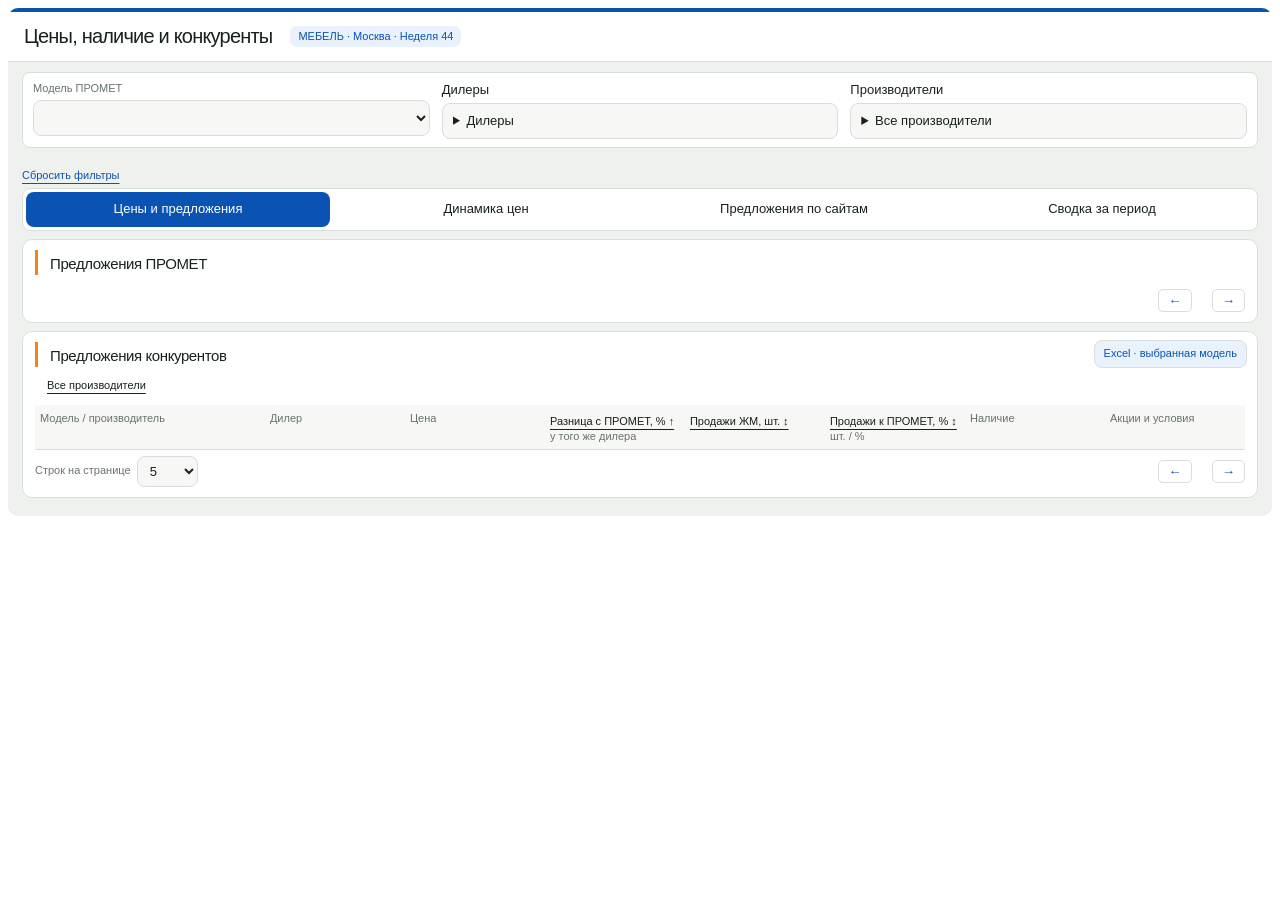
==== src/dashboard.html @ 9cc17e2c "Import existing PROMET dashboard sources and deployment configuration; defer dataset publication" ====
<div id="promet-monitor-v2"><style>
#promet-monitor-v2{--pm-bg:light-dark(#f1f4f7,#151c24);--pm-card:light-dark(#ffffff,#202b37);--pm-ink:light-dark(#203349,#edf3f8);--pm-muted:light-dark(#596b7c,#b3c1cf);--pm-line:light-dark(#dce4eb,#41505f);--pm-mark:light-dark(#3063a0,#84b2ec);--pm-warn:light-dark(#80541a,#f0c582);--pm-soft:light-dark(#edf2f8,#293a4c);background:var(--pm-bg);color:var(--pm-ink);font:14px/1.45 Arial,sans-serif;border-radius:12px;overflow:hidden}
#promet-monitor-v2 *{box-sizing:border-box}#promet-monitor-v2 header{padding:22px 110px 20px 22px;background:var(--pm-card);border-bottom:1px solid var(--pm-line)}#promet-monitor-v2 h2{margin:6px 0;font-size:23px;font-weight:500}#promet-monitor-v2 h3{font-size:16px;font-weight:500;margin:0 0 14px}#promet-monitor-v2 .pm-brand{letter-spacing:2px;font-weight:500}#promet-monitor-v2 .pm-muted{color:var(--pm-muted);font-size:12px}#promet-monitor-v2 main{padding:20px}#promet-monitor-v2 .pm-filters{display:grid;grid-template-columns:repeat(3,minmax(0,1fr));gap:14px;margin-bottom:18px}#promet-monitor-v2 label{display:grid;gap:6px}#promet-monitor-v2 select{width:100%;font:inherit;color:var(--pm-ink);background:var(--pm-card);border:1px solid var(--pm-line);border-radius:7px;padding:11px;min-width:0}#promet-monitor-v2 .pm-metrics{display:grid;grid-template-columns:repeat(3,minmax(0,1fr));gap:12px;margin-bottom:18px}#promet-monitor-v2 .pm-metric{background:var(--pm-card);padding:15px;border-radius:8px}#promet-monitor-v2 .pm-value{font-size:25px;margin:5px 0;font-variant-numeric:tabular-nums}#promet-monitor-v2 .pm-panel{background:var(--pm-card);padding:18px;border-radius:8px;margin-bottom:16px}#promet-monitor-v2 .pm-own{display:flex;gap:12px;flex-wrap:wrap}#promet-monitor-v2 .pm-own-item{padding:10px 14px;background:var(--pm-soft);border-radius:6px;min-width:180px}#promet-monitor-v2 a{color:var(--pm-mark);text-underline-offset:3px}#promet-monitor-v2 .pm-table-wrap{overflow-x:auto}#promet-monitor-v2 table{width:100%;border-collapse:collapse}#promet-monitor-v2 th,#promet-monitor-v2 td{text-align:left;padding:12px 9px;border-bottom:1px solid var(--pm-line);vertical-align:top}#promet-monitor-v2 th{font-size:12px;color:var(--pm-muted);font-weight:500}#promet-monitor-v2 .pm-price{white-space:nowrap;font-variant-numeric:tabular-nums;font-weight:500}#promet-monitor-v2 .pm-bar{height:4px;background:var(--pm-mark);margin-top:7px;opacity:.65;border-radius:2px}#promet-monitor-v2 .pm-warn{color:var(--pm-warn)}#promet-monitor-v2 details{margin-top:5px}#promet-monitor-v2 summary{color:var(--pm-mark)}#promet-monitor-v2 .pm-detail{max-width:420px;padding-top:8px;font-size:12px}#promet-monitor-v2 .pm-empty{padding:24px 0;color:var(--pm-muted)}#promet-monitor-v2 .pm-caption{margin:0 0 13px;color:var(--pm-muted);font-size:12px}#promet-monitor-v2 footer{color:var(--pm-muted);font-size:12px}#promet-monitor-v2 .pm-result{margin-bottom:12px;color:var(--pm-muted)}@media(max-width:620px){#promet-monitor-v2 .pm-filters{grid-template-columns:1fr}#promet-monitor-v2 main{padding:12px}#promet-monitor-v2 .pm-metrics{gap:6px}#promet-monitor-v2 .pm-metric{padding:10px}#promet-monitor-v2 header{padding-left:14px}#promet-monitor-v2 .pm-panel{padding:12px}#promet-monitor-v2 table{min-width:650px}}
#promet-monitor-v2 .pm-own-history{display:grid;grid-template-columns:minmax(0,1fr);gap:0;align-items:start}
#promet-monitor-v2 .pm-own-history>.pm-panel{min-width:0}
#promet-monitor-v2 .pm-history-plot{width:100%;display:block;overflow:visible}
#promet-monitor-v2 .pm-history-plot text{fill:var(--pm-muted);font:12px Arial,sans-serif}
#promet-monitor-v2 .pm-history-plot .pm-point-label{fill:var(--pm-ink);font-size:14px}
#promet-monitor-v2 .pm-history-site{margin:12px 0 4px;color:var(--pm-ink)}
#promet-monitor-v2 .pm-history-values{overflow-wrap:anywhere;margin-bottom:14px}
#promet-monitor-v2 .pm-own-item{min-width:0;flex:1 1 200px;overflow-wrap:anywhere}
#promet-monitor-v2 .pm-comparison-note{margin:0 0 12px;color:var(--pm-muted);font-size:12px}
#promet-monitor-v2 [hidden]{display:none!important}
#promet-monitor-v2 .pm-tabs{display:flex;gap:8px;flex-wrap:wrap;margin:0 0 18px}
#promet-monitor-v2 .pm-tabs button{font:inherit;padding:12px 16px;border:0;border-radius:6px;background:var(--pm-card);color:var(--pm-ink)}
#promet-monitor-v2 .pm-tabs button[aria-selected="true"]{background:var(--pm-ink);color:var(--pm-card)}
#promet-monitor-v2 .pm-history-plot .pm-point-label{font-size:14px;font-weight:400;fill:var(--pm-ink)}
@media(max-width:760px){#promet-monitor-v2 .pm-own-history{grid-template-columns:minmax(0,1fr);gap:0}}
#promet-monitor-v2 .pm-sort-button{font:inherit;font-weight:500;color:var(--pm-ink);background:transparent;border:0;padding:8px 0;text-align:left;text-decoration:underline;text-underline-offset:4px}
#promet-monitor-v2 .pm-cheaper-filter{display:flex;align-items:center;gap:10px;min-height:44px;margin-bottom:10px;font-weight:500}
#promet-monitor-v2 .pm-cheaper-filter input{width:18px;height:18px;accent-color:var(--pm-mark)}
#promet-monitor-v2 .pm-caption,#promet-monitor-v2 .pm-comparison-note,#promet-monitor-v2 #pm-history-status{display:none!important}
#promet-monitor-v2 .pm-own-sales{margin:12px 0;font-size:12px;color:var(--pm-muted)}
#promet-monitor-v2 .pm-own-sales .pm-price{font-size:20px;color:var(--pm-ink);margin-top:3px}
#promet-monitor-v2 .pm-chart-model{max-width:360px;margin-bottom:20px}
#promet-monitor-v2 .pm-export{font:inherit;color:var(--pm-mark);background:var(--pm-blue-soft);border:1px solid var(--pm-line);border-radius:8px;padding:10px 14px;margin-bottom:16px}
#promet-monitor-v2 .pm-export:disabled{opacity:.5}
</style>
<style>
#promet-monitor-v2{--pm-bg:light-dark(#f7f7f7,#171717);--pm-card:light-dark(#ffffff,#242424);--pm-ink:light-dark(#242424,#f2f2f2);--pm-muted:light-dark(#626262,#b9b9b9);--pm-soft:light-dark(#f0efed,#30302e);--pm-line:light-dark(#e5e3e0,#42413e);--pm-red:light-dark(#b42332,#ff929b);--pm-green:light-dark(#08733f,#72d8a3);font-family:'Segoe UI',Arial,sans-serif;border-radius:20px}
#promet-monitor-v2 header{padding-top:18px;padding-bottom:18px}
#promet-monitor-v2 .pm-brand{letter-spacing:1px;font-size:12px}
#promet-monitor-v2 h2{font-size:28px;letter-spacing:-.6px}
#promet-monitor-v2 h3{font-size:19px;letter-spacing:-.25px}
#promet-monitor-v2 .pm-panel{border-radius:20px;border:1px solid var(--pm-line);padding:22px}
#promet-monitor-v2 .pm-metric{border-radius:14px;background:var(--pm-soft);padding:14px 18px}
#promet-monitor-v2 .pm-value{font-size:28px;letter-spacing:-.5px}
#promet-monitor-v2 .pm-own-item{background:var(--pm-card);border:1px solid var(--pm-line);border-radius:18px;padding:16px}
#promet-monitor-v2 .pm-own-item>.pm-price{font-size:24px;margin:8px 0 4px}
#promet-monitor-v2 select{border-radius:12px;background:var(--pm-card)}
#promet-monitor-v2 .pm-tabs button{border-radius:14px;border:1px solid var(--pm-line)}
#promet-monitor-v2 td{font-size:13px;padding:14px 10px}
#promet-monitor-v2 th{background:var(--pm-soft)}
#promet-monitor-v2 .pm-delta-cell{min-width:175px;font-variant-numeric:tabular-nums}
#promet-monitor-v2 .pm-delta-entry+.pm-delta-entry{margin-top:12px}
#promet-monitor-v2 .pm-delta-lower{color:var(--pm-red);fill:var(--pm-red);font-weight:500}
#promet-monitor-v2 .pm-delta-higher{color:var(--pm-green);fill:var(--pm-green);font-weight:500}
#promet-monitor-v2 .pm-delta-equal,#promet-monitor-v2 .pm-delta-neutral{color:var(--pm-muted);fill:var(--pm-muted)}
#promet-monitor-v2 .pm-delta-legend{display:flex;flex-wrap:wrap;gap:8px 20px;font-size:12px;margin-bottom:16px}
@media(max-width:620px){#promet-monitor-v2 .pm-panel{padding:12px}#promet-monitor-v2 h2{font-size:24px}}
</style>
<style>
#promet-monitor-v2{--pm-bg:light-dark(#eef1ed,#151c1a);--pm-card:light-dark(#ffffff,#202a26);--pm-soft:light-dark(#f7f8f5,#28332e);--pm-ink:light-dark(#17211e,#edf4ef);--pm-muted:light-dark(#68736f,#b4c4bb);--pm-line:light-dark(#d8ded9,#405148);--pm-mark:light-dark(#0b53b3,#83b8ff);--pm-warn:light-dark(#a84b00,#ffb46d);--pm-blue-soft:light-dark(#e8f1fc,#223a55);--pm-orange:light-dark(#f58214,#ffad61);font-family:Inter,ui-sans-serif,'Segoe UI',sans-serif;font-variant-numeric:tabular-nums;border-radius:16px}
#promet-monitor-v2 header{background:var(--pm-card);border-top:4px solid var(--pm-mark);padding:20px 110px 20px 24px;position:relative}
#promet-monitor-v2 .pm-brand{color:var(--pm-mark);font-size:12px;letter-spacing:1.5px}
#promet-monitor-v2 h2{font-size:27px;letter-spacing:-.8px;margin:6px 0 8px}
#promet-monitor-v2 header .pm-muted{display:inline-block;background:var(--pm-blue-soft);color:var(--pm-mark);padding:5px 10px;border-radius:7px}
#promet-monitor-v2 main{padding:20px 24px}
#promet-monitor-v2 .pm-filters{padding:16px;background:var(--pm-card);border:1px solid var(--pm-line);border-radius:16px;gap:16px;margin-bottom:8px}
#promet-monitor-v2 .pm-filters label,#promet-monitor-v2 .pm-chart-model{font-size:12px;color:var(--pm-muted)}
#promet-monitor-v2 select{background:var(--pm-soft);border-radius:8px;padding:11px;font-size:14px;color:var(--pm-ink)}
#promet-monitor-v2 #pm-reset-filters{color:var(--pm-mark);font-size:12px;margin-bottom:12px}
#promet-monitor-v2 .pm-tabs{gap:4px;padding:5px;background:var(--pm-card);border:1px solid var(--pm-line);border-radius:12px;margin-bottom:20px}
#promet-monitor-v2 .pm-tabs button{flex:1 1 160px;border:0;border-radius:8px;background:transparent;padding:12px 10px}
#promet-monitor-v2 .pm-tabs button[aria-selected=true]{background:var(--pm-mark);color:var(--pm-card)}
#promet-monitor-v2 .pm-panel{border-radius:16px;padding:20px;border:1px solid var(--pm-line)}
#promet-monitor-v2 h3{font-size:18px;letter-spacing:-.4px;padding-left:12px;border-left:3px solid var(--pm-orange)}
#promet-monitor-v2 .pm-own-item{background:var(--pm-soft);border-radius:12px;border:0;padding:16px}
#promet-monitor-v2 .pm-own-item>.pm-price{color:var(--pm-mark);font-size:28px}
#promet-monitor-v2 th{background:var(--pm-soft);font-weight:500;padding:12px 10px}
#promet-monitor-v2 td{padding:16px 10px}
#promet-monitor-v2 tbody tr:hover{background:var(--pm-soft)}
#promet-monitor-v2 .pm-history-site{font-size:16px;margin:24px 0 12px;font-weight:500}
#promet-monitor-v2 .pm-quote{display:flex;align-items:baseline;flex-wrap:wrap;gap:8px 16px;margin:0 0 16px;padding:14px 18px;border-left:3px solid var(--pm-mark);background:var(--pm-blue-soft);border-radius:10px}
#promet-monitor-v2 .pm-quote strong{font-size:28px;font-weight:500;letter-spacing:-.7px}
#promet-monitor-v2 .pm-chart-key{display:flex;flex-wrap:wrap;gap:16px;margin:12px 0;color:var(--pm-muted);font-size:12px}
#promet-monitor-v2 .pm-history-plot{background:var(--pm-soft);border-radius:16px;margin-bottom:22px}
#promet-monitor-v2 .pm-cheaper-filter{display:inline-flex;margin-right:20px;font-size:13px}
#promet-monitor-v2 .pm-chart-model{max-width:360px;margin-top:12px}
@media(max-width:620px){#promet-monitor-v2 main{padding:12px}#promet-monitor-v2 .pm-panel{padding:12px}#promet-monitor-v2 h2{font-size:23px}#promet-monitor-v2 .pm-filters{padding:12px}#promet-monitor-v2 .pm-tabs button{flex-basis:120px}#promet-monitor-v2 .pm-quote strong{font-size:24px}}

</style>
<style>
#promet-monitor-v2{border-radius:10px;font-size:13px}
#promet-monitor-v2 header{padding:10px 110px 10px 16px;display:flex;gap:18px;align-items:center;flex-wrap:wrap}
#promet-monitor-v2 .pm-brand{display:none}
#promet-monitor-v2 h2{font-size:20px;margin:0}
#promet-monitor-v2 header .pm-muted{font-size:11px;padding:3px 8px}
#promet-monitor-v2 main{padding:10px 14px}
#promet-monitor-v2 .pm-filters{padding:8px 10px;margin:0;gap:12px;border-radius:8px}
#promet-monitor-v2 .pm-filters label{gap:3px;font-size:11px}
#promet-monitor-v2 select{padding:6px 8px;font-size:13px}
#promet-monitor-v2 #pm-result,#promet-monitor-v2 .pm-delta-legend,#promet-monitor-v2 .pm-chart-model{display:none!important}
#promet-monitor-v2 #pm-reset-filters{margin:0;padding:4px 0;font-size:11px}
#promet-monitor-v2 .pm-tabs{padding:3px;margin:0 0 8px;border-radius:8px}
#promet-monitor-v2 .pm-tabs button{padding:8px;flex-basis:120px;font-size:13px}
#promet-monitor-v2 .pm-panel{padding:10px 12px;margin-bottom:8px;border-radius:10px;position:relative}
#promet-monitor-v2 h3{font-size:15px;margin:0 0 8px;min-height:25px;padding-top:3px}
#promet-monitor-v2 .pm-export{position:absolute;right:10px;top:8px;padding:5px 9px;margin:0;font-size:11px}
#promet-monitor-v2 .pm-own{gap:8px;flex-wrap:nowrap}
#promet-monitor-v2 .pm-own-item{padding:7px 10px;border-radius:8px;font-size:12px;flex:1 1 0}
#promet-monitor-v2 .pm-own-item>.pm-price{font-size:21px;margin:3px 0}
#promet-monitor-v2 .pm-own-item>a{font-size:11px}
#promet-monitor-v2 .pm-own-sales{margin:3px 0;display:flex;gap:8px;align-items:baseline;font-size:11px}
#promet-monitor-v2 .pm-own-sales .pm-price{font-size:15px;margin:0}
#promet-monitor-v2 .pm-pager{display:flex;justify-content:flex-end;align-items:center;gap:10px;margin-top:6px;font-size:11px;color:var(--pm-muted)}
#promet-monitor-v2 .pm-pager button{padding:3px 9px;border:1px solid var(--pm-line);border-radius:5px;background:var(--pm-card);color:var(--pm-mark)}
#promet-monitor-v2 .pm-pager button:disabled{opacity:.3}
#promet-monitor-v2 table{table-layout:fixed;min-width:0}
#promet-monitor-v2 th,#promet-monitor-v2 td{padding:7px 5px;font-size:11px;overflow-wrap:anywhere}
#promet-monitor-v2 td:first-child,#promet-monitor-v2 th:first-child{width:19%}
#promet-monitor-v2 .pm-delta-cell{min-width:0}
#promet-monitor-v2 .pm-delta-entry+.pm-delta-entry{margin-top:4px}
#promet-monitor-v2 .pm-bar{display:none}
#promet-monitor-v2 .pm-sort-button{padding:3px 0;font-size:11px}
#promet-monitor-v2 .pm-cheaper-filter{font-size:11px;min-height:30px;margin:0 14px 6px 0;gap:5px}
#promet-monitor-v2 .pm-history-site{font-size:13px;margin:6px 0}
#promet-monitor-v2 .pm-quote{padding:6px 10px;margin:0 0 6px;gap:8px}
#promet-monitor-v2 .pm-quote strong{font-size:22px}
#promet-monitor-v2 .pm-chart-key{margin:6px 0;font-size:11px}
#promet-monitor-v2 .pm-history-plot{margin-bottom:0}
#promet-monitor-v2 .pm-empty{padding:12px 0}
#promet-monitor-v2 .pm-dealer-picker{margin:3px 0 0;border:1px solid var(--pm-line);border-radius:8px;background:var(--pm-soft);padding:6px 8px}
#promet-monitor-v2 .pm-dealer-picker summary{color:var(--pm-ink)}
#promet-monitor-v2 #pm-dealers-options label,#promet-monitor-v2 #pm-makers-options label{display:flex;align-items:center;gap:8px;padding:6px 0;font-size:12px}
#promet-monitor-v2 .pm-history-controls{display:flex;flex-wrap:wrap;gap:12px;margin:10px 0}
#promet-monitor-v2 .pm-history-controls label{flex:1 1 140px}
#promet-monitor-v2 .pm-dealer-chart{margin:16px 0 24px}

#promet-monitor-v2 .pm-filters{align-items:start}
#promet-monitor-v2 .pm-filters>label{align-content:start}
#promet-monitor-v2 .pm-filters select{height:36px}
#promet-monitor-v2 .pm-dealer-picker{position:relative;min-height:36px;padding:8px 10px}
#promet-monitor-v2 .pm-dealer-picker summary{white-space:nowrap;overflow:hidden;text-overflow:ellipsis;line-height:18px}
#promet-monitor-v2 #pm-makers-options,#promet-monitor-v2 #pm-dealers-options{position:absolute;top:calc(100% + 5px);left:0;right:0;z-index:100;background:var(--pm-card);border:1px solid var(--pm-line);border-radius:8px;box-shadow:0 8px 24px #0002;padding:8px 12px;max-height:280px;overflow-y:auto}
#promet-monitor-v2 #pm-selected-filters{font-size:12px;line-height:1.5;overflow-wrap:anywhere}
</style><header><div class="pm-brand">ПРОМЕТ / МОНИТОРИНГ</div><h2>Цены, наличие и конкуренты</h2><div class="pm-muted">МЕБЕЛЬ · Москва · Неделя 44</div></header>
<main><div class="pm-filters"><label>Модель ПРОМЕТ<select id="pm-model" aria-label="Модель ПРОМЕТ"></select></label><div><span>Дилеры</span><select id="pm-dealer" aria-label="Дилер" hidden></select><details id="pm-dealers-picker" class="pm-dealer-picker"><summary id="pm-dealers-summary">Дилеры</summary><div id="pm-dealers-options"></div></details></div><div><span>Производители</span><select id="pm-maker" aria-label="Конкуренты" hidden></select><details id="pm-makers-picker" class="pm-dealer-picker"><summary id="pm-makers-summary">Все производители</summary><div id="pm-makers-options"></div></details></div></div>
<div id="pm-selected-filters" aria-live="polite" style="display:flex;flex-wrap:wrap;gap:6px 18px;margin:8px 0"></div><button type="button" id="pm-reset-filters" class="pm-sort-button">Сбросить фильтры</button>
<div class="pm-result" id="pm-result" aria-live="polite"></div>
<div class="pm-delta-legend" aria-label="Разница с ПРОМЕТ у того же дилера"><span class="pm-delta-lower">▼ Дешевле ПРОМЕТ</span><span class="pm-delta-higher">▲ Дороже ПРОМЕТ</span><span class="pm-delta-equal">= Одинаковая цена</span></div>
<div class="pm-tabs" role="tablist" aria-label="Разделы мониторинга"><button type="button" role="tab" id="pm-tab-main" aria-selected="true" aria-controls="pm-panel-main">Цены и предложения</button><button type="button" role="tab" id="pm-tab-history" aria-selected="false" aria-controls="pm-panel-history">Динамика цен</button><button type="button" role="tab" id="pm-tab-audit" aria-selected="false" aria-controls="pm-panel-audit">Предложения по сайтам</button><button type="button" role="tab" id="pm-tab-summary" aria-selected="false" aria-controls="pm-panel-summary">Сводка за период</button></div>
<div id="pm-panel-main" role="tabpanel" aria-labelledby="pm-tab-main">
<div class="pm-metrics" hidden><div class="pm-metric"><span class="pm-muted">Предложения аналогов</span><div class="pm-value" id="pm-total"></div><span class="pm-muted">Уникальные карточки</span></div><div class="pm-metric"><span class="pm-muted">В наличии</span><div class="pm-value" id="pm-stock"></div><span class="pm-muted" id="pm-supplier"></span></div><div class="pm-metric"><span class="pm-muted">Требуют уточнения</span><div class="pm-value" id="pm-flags"></div><span class="pm-muted">Отличия и оговорки</span></div></div>
<section class="pm-panel" hidden><details><summary id="pm-coverage-title">Полнота проверки цен ПРОМЕТ</summary><div class="pm-table-wrap"><table><thead id="pm-coverage-head"></thead><tbody id="pm-coverage"></tbody></table></div><p class="pm-caption">«Не найдена» — точная карточка не подтверждена поиском. Цены не включают доставку и сборку; наличие и условия — в карточке выбранного предложения.</p></details></section>
<div class="pm-own-history"><section class="pm-panel"><h3 id="pm-own-title">Предложения ПРОМЕТ</h3><div class="pm-own" id="pm-own"></div><div class="pm-pager"><button type="button" id="pm-own-prev">←</button><span id="pm-own-page"></span><button type="button" id="pm-own-next">→</button></div></section>
</div>
<section class="pm-panel"><h3>Предложения конкурентов</h3><div style="display:flex;gap:12px;align-items:center;flex-wrap:wrap;margin-bottom:8px"><span id="pm-offer-count"></span><button type="button" id="pm-all-makers" class="pm-sort-button">Все производители</button></div><button type="button" class="pm-export" id="pm-export-offers">Excel · выбранная модель</button><p class="pm-caption" id="pm-sort-caption" aria-live="polite"></p><p class="pm-caption">Рубли за единицу, как на сайте. Доставка и сборка отдельно; условия НДС требуют сверки.</p><div class="pm-table-wrap"><table><thead><tr><th>Модель / производитель</th><th>Дилер</th><th>Цена</th><th id="pm-delta-sort-head" aria-sort="ascending"><button type="button" id="pm-delta-sort" class="pm-sort-button">Разница с ПРОМЕТ, % ↑</button><div>у того же дилера</div></th><th id="pm-sales-head" aria-sort="none"><button type="button" id="pm-sales-sort" class="pm-sort-button">Продажи ЖМ, шт. ↕</button></th><th id="pm-sales-delta-head" aria-sort="none"><button type="button" id="pm-sales-delta-sort" class="pm-sort-button" data-tooltip="Сортировка по разнице продаж в процентах. Для аналога нескольких моделей — по наибольшей разнице.">Продажи к ПРОМЕТ, % ↕</button><div>шт. / %</div></th><th>Наличие</th><th>Акции и условия</th></tr></thead><tbody id="pm-rows"></tbody></table></div><div class="pm-pager"><label style="display:flex;align-items:center;gap:6px;margin-right:auto">Строк на странице<select id="pm-offers-size" style="width:auto"><option value="5">5</option><option value="10">10</option><option value="all">Все</option></select></label><button type="button" id="pm-offers-prev">←</button><span id="pm-offers-page"></span><button type="button" id="pm-offers-next">→</button></div><p id="pm-sales-note" class="pm-caption">Счётчик «Этот товар купили уже» на сайте «Железная мебель», снимок 28.10.2026. Период сайтом не указан. Это не продажи за неделю. «Нет данных» — счётчик не найден в сохранённой карточке; «—» — другой дилер.</p><div id="pm-empty" class="pm-empty" hidden>Для этого сочетания фильтров предложений нет.</div></section>
</div><div id="pm-panel-history" role="tabpanel" aria-labelledby="pm-tab-history" hidden><section class="pm-panel"><h3>Динамика цен · ПРОМЕТ и конкуренты</h3><button type="button" class="pm-export" id="pm-export-chart">Excel · выбранная модель</button><label class="pm-cheaper-filter"><input type="checkbox" id="pm-cheaper"> Только дешевле ПРОМЕТ</label><label class="pm-cheaper-filter"><input type="checkbox" id="pm-stock-only"> Только в наличии</label><label class="pm-cheaper-filter"><input type="checkbox" id="pm-better-only"> Продаются лучше ПРОМЕТ · Железная мебель</label><label class="pm-chart-model">Модель ПРОМЕТ<select id="pm-history-model" aria-label="Модель ПРОМЕТ на графике"></select></label><p class="pm-caption" id="pm-history-caption"></p><p class="pm-comparison-note">● / ○ ПРОМЕТ — всегда на графике. ■ / □ Конкуренты — по фильтру. Полые маркеры ○ □ — нет в наличии; закрашенные — остальные предложения, подробности — при наведении на точку.</p><div class="pm-history-controls"><label>Период<select id="pm-period"><option value="month">Месяц</option><option value="quarter">Квартал</option><option value="4">4 недели</option><option value="8">8 недель</option><option value="13">13 недель</option><option value="26">26 недель</option><option value="52">52 недели</option></select></label><label>По неделю<select id="pm-week-end"></select></label><label>Модель конкурента<select id="pm-series"><option value="all">Все модели</option></select></label></div><div id="pm-history"></div><div class="pm-pager"><button type="button" id="pm-chart-prev">←</button><span id="pm-chart-page"></span><button type="button" id="pm-chart-next">→</button></div><div class="pm-muted" id="pm-history-status" aria-live="polite"></div></section></div><div id="pm-panel-audit" role="tabpanel" aria-labelledby="pm-tab-audit" hidden>
<section class="pm-panel"><h3>Предложения по сайтам</h3><button type="button" class="pm-export" id="pm-export-sites">Excel · выбранная модель</button><div class="pm-table-wrap"><table><thead id="pm-audit-head"></thead><tbody id="pm-audit-rows"></tbody></table></div><div class="pm-pager"><button type="button" id="pm-audit-prev">←</button><span id="pm-audit-page"></span><button type="button" id="pm-audit-next">→</button></div><p class="pm-caption">Нажмите на число предложений, чтобы увидеть модели, цены и ссылки. Таблица охватывает все 13 моделей и 4 сайта. Ноль означает отсутствие подтверждённой записи в реестре, а не отсутствие товара на сайте.</p></section>
<section class="pm-panel" hidden><h3>Исключённые предложения · причины</h3><div id="pm-candidates"></div></section>
</div><div id="pm-panel-summary" role="tabpanel" aria-labelledby="pm-tab-summary" hidden><section class="pm-panel"><h3>Сводка за период</h3><button type="button" id="pm-summary-download" class="pm-export">Скачать Word</button><label>Интервал<select id="pm-summary-period"><option value="4">4 недели</option><option value="month">Месяц</option><option value="quarter">Квартал</option><option value="52">52 недели</option></select></label><label style="margin-top:10px">Критичное изменение цены, %<input id="pm-critical-threshold" type="number" min="1" max="100" value="5" style="max-width:100px"></label><div id="pm-summary-text" style="white-space:pre-wrap;line-height:1.65;margin-top:16px"></div></section></div></main>
<script type="application/json" id="pm-data">DATA_PLACEHOLDER</script>
<script>
(()=>{
const root=document.getElementById('promet-monitor-v2'),d=JSON.parse(root.querySelector('#pm-data').textContent),q=id=>root.querySelector('#pm-'+id),esc=x=>String(x??'').replace(/[&<>"']/g,c=>({'&':'&amp;','<':'&lt;','>':'&gt;','"':'&quot;',"'":'&#39;'}[c])),money=x=>x==null?'—':new Intl.NumberFormat('ru-RU').format(x)+' ₽';
const state={model:d.selected[0].sku,dealer:'Железная мебель',maker:'all',dealers:null,manufacturers:null,period:'4',weekEnd:'latest',series:'all',offerSize:'5',cheaperOnly:false,stockOnly:false,betterOnly:false};
const pages={own:0,offers:0,audit:0,chart:0};let pageKey='';
function pageItems(items,key,size){const max=Math.max(1,Math.ceil(items.length/size));pages[key]=Math.min(pages[key],max-1);q(key+'-prev').disabled=pages[key]===0;q(key+'-next').disabled=pages[key]>=max-1;q(key+'-page').textContent=items.length?((pages[key]*size+1)+'–'+Math.min(items.length,(pages[key]+1)*size)+' из '+items.length):'0';return items.slice(pages[key]*size,(pages[key]+1)*size)}
let locallyChanged=false;
let activeTab='main',deltaSort='asc',sortBy='delta',salesSort='desc',salesDeltaSort='desc';
function showTab(){for(const tab of ['main','history','audit','summary']){q('panel-'+tab).hidden=activeTab!==tab;q('tab-'+tab).setAttribute('aria-selected',String(activeTab===tab))}}
function saveState(){locallyChanged=true;window.openai?.setWidgetState?.({modelContent:{filters:{...state}},privateContent:{activeTab,deltaSort,sortBy,salesSort,salesDeltaSort}})?.catch(()=>{})}
const dealers=[...new Set([...d.analogs,...d.own].map(x=>x.site))],makers=[...new Set([...d.analogs,...(d.candidates||[])].map(x=>x.maker))];
const labelDealer=x=>x==='profsafe.ru'?'Альфа-Гарант · profsafe.ru':x;
const chosenDealers=()=>Array.isArray(state.dealers)?state.dealers:state.dealer==='all'?dealers:[state.dealer];
const matchesDealer=site=>chosenDealers().includes(site);
root.addEventListener?.('click',e=>{for(const name of ['dealers','makers']){const picker=q(name+'-picker');if(!picker.contains(e.target))picker.open=false}});
root.addEventListener?.('keydown',e=>{if(e.key==='Escape')for(const name of ['dealers','makers'])q(name+'-picker').open=false});
const chosenMakers=()=>Array.isArray(state.manufacturers)?state.manufacturers:state.maker==='all'?makers:[state.maker];
const matchesMaker=maker=>chosenMakers().includes(maker);
const makerLabel=()=>chosenMakers().length===makers.length?'Все производители':chosenMakers().join(', ')||'Не выбраны';
function renderMakers(){const selected=chosenMakers();q('makers-summary').textContent=selected.length===makers.length?'Все производители':selected.length?selected.join(', '):'Выберите производителей';q('makers-options').innerHTML=`<label><input type="checkbox" value="all" ${selected.length===makers.length?'checked':''}>Все производители</label>`+makers.map(m=>`<label><input type="checkbox" value="${esc(m)}" ${selected.includes(m)?'checked':''}>${esc(m)}</label>`).join('');q('selected-filters').textContent='Дилеры: '+(chosenDealers().map(labelDealer).join(', ')||'не выбраны')+' · Производители: '+makerLabel()}
q('makers-options').addEventListener('change',e=>{const v=e.target.value,selected=chosenMakers();state.manufacturers=v==='all'?(e.target.checked?[...makers]:[]):e.target.checked?[...new Set([...selected,v])]:selected.filter(m=>m!==v);state.series='all';render();q('makers-picker').open=false;q('makers-picker').removeAttribute('open');setTimeout(()=>{q('makers-picker').open=false;q('makers-picker').removeAttribute('open')},0);saveState()});
function renderDealers(){const selected=chosenDealers();q('dealers-summary').textContent=selected.length===dealers.length?'Все дилеры':selected.length?selected.map(labelDealer).join(', '):'Выберите дилеров';q('dealers-options').innerHTML=`<label><input type="checkbox" value="all" ${selected.length===dealers.length?'checked':''}>Все дилеры</label>`+dealers.map(site=>`<label><input type="checkbox" value="${esc(site)}" ${selected.includes(site)?'checked':''}>${esc(labelDealer(site))}</label>`).join('')}
q('dealers-options').addEventListener('change',e=>{const value=e.target.value;const selected=chosenDealers();state.dealers=value==='all'?(e.target.checked?[...dealers]:[]):e.target.checked?[...new Set([...selected,value])]:selected.filter(x=>x!==value);if(!matchesDealer('Железная мебель'))state.betterOnly=false;q('dealers-picker').open=false;render();saveState()});
for(const key of ['period','week-end','series'])q(key).addEventListener('change',()=>{state[key==='week-end'?'weekEnd':key]=q(key).value;renderHistory();saveState()});

q('model').innerHTML='<option value="all">Все 13 моделей</option>'+d.selected.map(x=>`<option value="${esc(x.sku)}">${esc(x.models)}</option>`).join('');
q('history-model').innerHTML=q('model').innerHTML;
q('dealer').innerHTML='<option value="all">Все дилеры</option>'+dealers.map(x=>`<option value="${esc(x)}">${esc(labelDealer(x))}</option>`).join('');
q('maker').innerHTML='<option value="all">Все производители</option>'+makers.map(x=>`<option value="${esc(x)}">${esc(x)}</option>`).join('');
function restore(s){if(['asc','desc'].includes(s?.privateContent?.salesDeltaSort))salesDeltaSort=s.privateContent.salesDeltaSort;sortBy='delta';if(['asc','desc'].includes(s?.privateContent?.salesSort))salesSort=s.privateContent.salesSort;if(['asc','desc'].includes(s?.privateContent?.deltaSort))deltaSort=s.privateContent.deltaSort;if(['main','history','audit','summary'].includes(s?.privateContent?.activeTab))activeTab=s.privateContent.activeTab;const x=s?.modelContent?.filters||s?.filters;if(!x)return;state.manufacturers=Array.isArray(x.manufacturers)?x.manufacturers.filter(v=>makers.includes(v)):null;state.dealers=Array.isArray(x.dealers)?x.dealers.filter(v=>dealers.includes(v)):null;if(['month','quarter','4','8','13','26','52'].includes(x.period))state.period=x.period;state.weekEnd=x.weekEnd||'latest';state.series=x.series||'all';if(['5','10','all'].includes(x.offerSize))state.offerSize=x.offerSize;state.cheaperOnly=x.cheaperOnly===true;state.stockOnly=x.stockOnly===true;state.betterOnly=x.betterOnly===true;for(const k of ['model','dealer','maker'])if([...q(k).options].some(o=>o.value===x[k]))state[k]=x[k]}
const matchesCompetitor=x=>(state.model==='all'||x.skus.includes(state.model))&&matchesDealer(x.site)&&matchesMaker(x.maker);
const matchesPrice=x=>(!state.betterOnly||(relativeSales(x)!=null&&relativeSales(x)>0))&&(!state.stockOnly||x.statusObserved==='В наличии')&&(!state.cheaperOnly||(relativeDifference(x)!=null&&relativeDifference(x)<0));
function priceDelta(price,base){
 if(price==null)return {tone:'neutral',text:'Нет цены конкурента'};
 if(!(base>0))return {tone:'neutral',text:'Нет цены ПРОМЕТ'};
 const delta=price-base,pct=Math.abs(delta)/base*100,sign=delta<0?'−':'+';
 const percent=pct>0&&pct<.01?'<0,01':new Intl.NumberFormat('ru-RU',{maximumFractionDigits:2}).format(pct);
 return {tone:delta<0?'lower':delta>0?'higher':'equal',text:delta===0?'0 ₽ (0%)':`${delta<0?'Дешевле':'Дороже'}: ${sign}${money(Math.abs(delta))} (${sign}${percent}%)`};
}
function salesComparison(x){
 if(x.site!=='Железная мебель')return '—';
 const skus=state.model==='all'?x.skus:[state.model];
 const fmt=n=>new Intl.NumberFormat('ru-RU',{maximumFractionDigits:2}).format(n);
 return skus.map(sku=>{
  const b=d.own.find(o=>o.sku===sku&&o.site===x.site),base=b?.soldUnits;
  let text,tone='neutral';
  if(x.soldUnits==null)text='Нет данных конкурента';
  else if(base==null)text='Нет данных ПРОМЕТ';
  else{
   const delta=x.soldUnits-base,sign=delta>0?'+':delta<0?'−':'';
   tone=delta>0?'lower':delta<0?'higher':'equal';
   const pct=base>0?Math.abs(delta)/base*100:null;
   const pctText=pct==null?'% —':sign+(pct>0&&pct<.01?'<0,01':fmt(pct))+'%';
   text=(delta>0?'Больше':delta<0?'Меньше':'Столько же')+': '+sign+fmt(Math.abs(delta))+' шт. ('+pctText+')';
  }
  return `<div class="pm-delta-entry">${state.model==='all'?`<div class="pm-muted">${esc(d.selected.find(s=>s.sku===sku)?.models||sku)}</div>`:''}<div class="pm-delta-${tone}">${esc(text)}</div></div>`;
 }).join('');
}
function tableComparison(x){
 const skus=state.model==='all'?x.skus:[state.model];
 const date=t=>new Intl.DateTimeFormat('ru-RU',{timeZone:'Europe/Moscow',day:'2-digit',month:'2-digit',year:'numeric'}).format(new Date(t));
 return skus.map(sku=>{
  const b=d.own.find(o=>o.sku===sku&&o.site===x.site),base=b?.price??b?.unavailablePrice,delta=priceDelta(x.price??x.unavailablePrice,base);
  let note='';
  if(b?.statusObserved==='Нет в наличии')note+=(note?' · ':'')+'ПРОМЕТ нет в наличии';
  return `<div class="pm-delta-entry">${state.model==='all'?`<div class="pm-muted">${esc(d.selected.find(s=>s.sku===sku)?.models||sku)}</div>`:''}<div class="pm-delta-${delta.tone}">${esc(delta.text)}</div>${note?`<div class="pm-muted">${esc(note)}</div>`:''}</div>`;
 }).join('');
}
function periodStart(end,period){
 if(period==='month'||period==='quarter'){const t=new Date(end+3*86400000);return Date.UTC(t.getUTCFullYear(),period==='quarter'?Math.floor(t.getUTCMonth()/3)*3:t.getUTCMonth(),1)}
 return end-(Number(period)-1)*604800000;
}
function marketingText(x){return [x.oldPrice!=null&&x.price!=null&&x.oldPrice>x.price?'Старая цена на сайте: '+money(x.oldPrice):'',x.conditionalPrice!=null?'Спеццена '+money(x.conditionalPrice)+' · '+(x.conditionalType||'условия не указаны'):'',typeof x.promo==='string'?x.promo:''].filter(Boolean).join('; ')}
function marketing(x){const text=marketingText(x);return text?`<details class="pm-marketing"><summary>Акции и условия</summary><div class="pm-detail">${esc(text)}</div></details>`:''}
let summaryText='';
function renderSummary(){
 const period=q('summary-period').value||'4',all=[...(d.history?.own||[]),...(d.history?.analogs||[]),...d.own,...d.analogs];
 const selected=all.filter(x=>matchesDealer(x.site)&&(state.model==='all'||x.sku===state.model||x.skus?.includes(state.model))&&(!x.skus||matchesMaker(x.maker))&&weekStamp(x.checkedAt)!=null);
 if(!selected.length){summaryText='Нет наблюдений для выбранных моделей и дилеров.';q('summary-text').textContent=summaryText;return}
 const end=state.weekEnd!=='latest'?Number(state.weekEnd):Math.max(...selected.map(x=>weekStamp(x.checkedAt))),start=periodStart(end,period),rows=selected.filter(x=>new Date(x.checkedAt).getTime()+10800000>=start&&weekStamp(x.checkedAt)<=end);
 const groups=new Map();for(const x of rows){const k=x.site+'|'+(x.url||x.model);if(!groups.has(k))groups.set(k,[]);groups.get(k).push(x)}
 const changes=[],latest=[],growth=[],decline=[],availability=[],promotionChanges=[],critical=[];const threshold=Math.max(1,Number(q('critical-threshold').value)||5);let comparable=0;
 for(const list of groups.values()){list.sort((a,b)=>new Date(a.checkedAt)-new Date(b.checkedAt));const first=list[0],last=list.at(-1);latest.push(last);if(weekStamp(first.checkedAt)===weekStamp(last.checkedAt))continue;comparable++;
 const label=last.model+' · '+labelDealer(last.site),a=first.price??first.unavailablePrice,b=last.price??last.unavailablePrice;
 if(a!=null&&b!=null&&a!==b)changes.push(label+': цена '+money(a)+' → '+money(b)+' ('+(b>a?'+':'')+new Intl.NumberFormat('ru-RU',{maximumFractionDigits:1}).format((b-a)/a*100)+'%).');
 if(a>0&&b!=null&&a!==b){const text=label+': '+money(a)+' → '+money(b)+' ('+(b>a?'+':'')+((b-a)/a*100).toFixed(1)+'%).';(b>a?growth:decline).push(text);if(Math.abs((b-a)/a*100)>=threshold)critical.push(text)}
 if(first.statusObserved!==last.statusObserved)availability.push(label+': наличие «'+first.statusObserved+'» → «'+last.statusObserved+'».');
 if(marketingText(first)!==marketingText(last))promotionChanges.push(label+': изменились условия акции — '+(marketingText(last)||'не зафиксированы в последнем наблюдении')+'.');
 }
 changes.push(...availability,...promotionChanges);
 const date=n=>new Intl.DateTimeFormat('ru-RU',{timeZone:'UTC'}).format(new Date(n));
 const weeks=new Set(rows.map(x=>weekStamp(x.checkedAt))).size;
 const lines=['СВОДКА МОНИТОРИНГА ЦЕН',date(start)+' — '+date(end+6*86400000), 'Модель: '+(state.model==='all'?'все модели':d.selected.find(x=>x.sku===state.model)?.models), 'Дилеры: '+chosenDealers().map(labelDealer).join(', '),'Конкуренты: '+makerLabel(),'','Главное за период', 'Наблюдений по неделям: '+weeks+'. Предложений: '+latest.length+'.'];
 if(!comparable)lines.push('Изменения цен, наличия и акций пока определить нельзя: нет предложений с наблюдениями за две разные недели.');
 else lines.push(...(changes.length?changes:['По '+comparable+' сопоставимым предложениям изменений между первым и последним наблюдением периода не зафиксировано.']));
 const noChange=comparable?'Изменений между первым и последним наблюдением не зафиксировано.':'Недостаточно недельных наблюдений для оценки изменений.';
 lines.push('','Критичные изменения цен','Порог внимания: '+threshold+'% по модулю.',...(critical.length?critical:[noChange]),'','Рост цен',...(growth.length?growth:[noChange]),'','Снижение цен',...(decline.length?decline:[noChange]),'','Изменения наличия',...(availability.length?availability:[noChange]),'','Изменения акций',...(promotionChanges.length?promotionChanges:[noChange]));
 lines.push('','Состояние по последним наблюдениям', 'В наличии: '+latest.filter(x=>x.statusObserved==='В наличии').length+'; нет в наличии: '+latest.filter(x=>x.statusObserved==='Нет в наличии').length+'; без цены: '+latest.filter(x=>(x.price??x.unavailablePrice)==null).length+'.');
 const promos=latest.filter(x=>marketingText(x));lines.push('','Акции и маркетинговые условия',...(promos.length?promos.map(x=>x.model+' · '+labelDealer(x.site)+': '+marketingText(x)+'\n'+x.url):['В выбранных наблюдениях акции не зафиксированы.']));
 const cheaper=[];for(const x of latest.filter(x=>x.skus)){const price=x.price??x.unavailablePrice;for(const sku of x.skus.filter(sku=>state.model==='all'||sku===state.model)){const base=latest.find(b=>b.sku===sku&&b.site===x.site&&!b.skus&&weekStamp(b.checkedAt)===weekStamp(x.checkedAt)),bp=base?.price??base?.unavailablePrice;if(price!=null&&bp>price)cheaper.push({delta:(price-bp)/bp,text:x.model+' · '+labelDealer(x.site)+' — '+priceDelta(price,bp).text+' относительно '+(base.model||sku)+'; '+x.statusObserved+'.'})}}
 lines.push('','Конкуренты дешевле ПРОМЕТ',...(cheaper.length?cheaper.sort((a,b)=>a.delta-b.delta).slice(0,5).map(x=>x.text):['Среди сопоставимых цен за одну неделю более дешёвые предложения не выявлены.']));
 lines.push('','Вывод',comparable?'Проверить предложения с изменением цены или наличия и условия спеццен перед корректировкой своих цен.':'Это исходный срез. Для выводов о динамике нужен следующий недельный снимок.');
 summaryText=lines.join('\n');q('summary-text').textContent=summaryText;
}
q('summary-period').addEventListener('change',renderSummary);q('critical-threshold').addEventListener('change',renderSummary);
function makeSummaryWord(){
 const x=excelXml,ns='http://schemas.openxmlformats.org/wordprocessingml/2006/main';
 const headings=new Set(['Главное за период','Критичные изменения цен','Рост цен','Снижение цен','Изменения наличия','Изменения акций','Состояние по последним наблюдениям','Акции и маркетинговые условия','Конкуренты дешевле ПРОМЕТ','Вывод']);
 const paragraphs=summaryText.split('\n').filter(Boolean).map((line,i)=>{const title=i===0,heading=headings.has(line),style=title?'Title':heading?'Heading1':'Normal';return `<w:p><w:pPr><w:pStyle w:val="${style}"/>${heading||title?'<w:keepNext/>':''}</w:pPr><w:r><w:t xml:space="preserve">${x(title?'Сводка мониторинга цен ПРОМЕТ':line)}</w:t></w:r></w:p>`}).join('');
 return excelZip({
 '[Content_Types].xml':'<Types xmlns="http://schemas.openxmlformats.org/package/2006/content-types"><Default Extension="rels" ContentType="application/vnd.openxmlformats-package.relationships+xml"/><Default Extension="xml" ContentType="application/xml"/><Override PartName="/word/document.xml" ContentType="application/vnd.openxmlformats-officedocument.wordprocessingml.document.main+xml"/><Override PartName="/word/styles.xml" ContentType="application/vnd.openxmlformats-officedocument.wordprocessingml.styles+xml"/></Types>',
 '_rels/.rels':'<Relationships xmlns="http://schemas.openxmlformats.org/package/2006/relationships"><Relationship Id="r1" Type="http://schemas.openxmlformats.org/officeDocument/2006/relationships/officeDocument" Target="word/document.xml"/></Relationships>',
 'word/_rels/document.xml.rels':'<Relationships xmlns="http://schemas.openxmlformats.org/package/2006/relationships"><Relationship Id="s1" Type="http://schemas.openxmlformats.org/officeDocument/2006/relationships/styles" Target="styles.xml"/></Relationships>',
 'word/styles.xml':`<w:styles xmlns:w="${ns}"><w:docDefaults><w:rPrDefault><w:rPr><w:rFonts w:ascii="Calibri" w:hAnsi="Calibri"/><w:sz w:val="22"/><w:lang w:val="ru-RU"/></w:rPr></w:rPrDefault><w:pPrDefault><w:pPr><w:spacing w:after="120" w:line="276" w:lineRule="auto"/><w:widowControl/></w:pPr></w:pPrDefault></w:docDefaults><w:style w:type="paragraph" w:default="1" w:styleId="Normal"><w:name w:val="Normal"/></w:style><w:style w:type="paragraph" w:styleId="Title"><w:name w:val="Title"/><w:basedOn w:val="Normal"/><w:pPr><w:spacing w:after="240"/><w:keepNext/></w:pPr><w:rPr><w:b/><w:color w:val="000000"/><w:sz w:val="36"/></w:rPr></w:style><w:style w:type="paragraph" w:styleId="Heading1"><w:name w:val="heading 1"/><w:basedOn w:val="Normal"/><w:pPr><w:keepNext/><w:spacing w:before="240" w:after="120"/><w:outlineLvl w:val="0"/></w:pPr><w:rPr><w:b/><w:color w:val="0B53B3"/><w:sz w:val="27"/></w:rPr></w:style></w:styles>`,
 'word/document.xml':`<w:document xmlns:w="${ns}"><w:body>${paragraphs}<w:sectPr><w:pgSz w:w="11906" w:h="16838"/><w:pgMar w:top="1134" w:right="1134" w:bottom="1134" w:left="1134"/></w:sectPr></w:body></w:document>`
 });
}
q('summary-download').addEventListener('click',()=>{renderSummary();const url=URL.createObjectURL(new Blob([makeSummaryWord()],{type:'application/vnd.openxmlformats-officedocument.wordprocessingml.document'}));const a=document.createElement('a');a.href=url;a.download='Сводка-мониторинга-ПРОМЕТ.docx';a.click();setTimeout(()=>URL.revokeObjectURL(url),30000)});

function weekStamp(value){
 const t=new Date(new Date(value).getTime()+10800000);if(!Number.isFinite(+t))return null;
 const day=new Date(Date.UTC(t.getUTCFullYear(),t.getUTCMonth(),t.getUTCDate()));day.setUTCDate(day.getUTCDate()-((day.getUTCDay()+6)%7));return +day;
}
function weekLabel(stamp){const t=new Date(stamp);t.setUTCDate(t.getUTCDate()+3);const year=t.getUTCFullYear(),first=Date.UTC(year,0,1);return 'Н'+Math.ceil(((t-first)/86400000+1)/7)+' · '+year}
const printableCharts=new Map();
function renderHistory(){
 printableCharts.clear();
 q('history-model').value=state.model;q('period').value=state.period;
 const host=q('history');q('chart-prev').hidden=true;q('chart-next').hidden=true;q('chart-page').textContent='';
 if(state.model==='all'){host.innerHTML='<div class="pm-empty">Выберите одну модель, чтобы посмотреть историю цен.</div>';return}
 const historical=d.history||{};
 const allOwn=[...(historical.own||[]),...d.own],allCompetitors=[...(historical.analogs||[]),...d.analogs];
 const own=allOwn.filter(x=>x.sku===state.model&&matchesDealer(x.site));
 const competitors=allCompetitors.filter(matchesCompetitor);
 const options=[...new Set(competitors.map(x=>x.model))].sort();
 if(state.series!=='all'&&!options.includes(state.series))state.series='all';
 q('series').innerHTML='<option value="all">Все модели</option>'+options.map(x=>`<option value="${esc(x)}">${esc(x)}</option>`).join('');q('series').value=state.series;
 const weeks=[...new Set([...own,...competitors].map(x=>weekStamp(x.checkedAt)).filter(x=>x!=null))].sort((a,b)=>a-b);
 q('week-end').innerHTML='<option value="latest">Последняя неделя</option>'+weeks.map(w=>`<option value="${w}">${weekLabel(w)}</option>`).join('');
 if(state.weekEnd!=='latest'&&!weeks.includes(Number(state.weekEnd)))state.weekEnd='latest';q('week-end').value=state.weekEnd;
 if(!weeks.length){host.innerHTML='<div class="pm-empty">Нет наблюдений у выбранных дилеров.</div>';return}
 const end=state.weekEnd==='latest'?weeks[weeks.length-1]:Number(state.weekEnd),start=periodStart(end,state.period);
 const record=(x,maker)=>({...x,chartMaker:maker,week:weekStamp(x.checkedAt),chartPrice:x.price??x.unavailablePrice,outOfStock:x.statusObserved==='Нет в наличии'||(x.price==null&&x.unavailablePrice!=null)});
 function weekly(rows,maker){const map=new Map();for(const x of rows){const r=record(x,maker||x.maker);if(r.week==null||new Date(r.checkedAt).getTime()+10800000<start||r.week>end)continue;const key=r.site+'|'+(r.url||r.model)+'|'+r.week;const prev=map.get(key);if(!prev||new Date(prev.checkedAt)<=new Date(r.checkedAt))map.set(key,r)}return [...map.values()]}
 const ownPoints=weekly(own,'ПРОМЕТ');
 const baseFor=r=>ownPoints.find(x=>x.site===r.site&&x.week===r.week);
 const competitorPoints=weekly(competitors).filter(r=>(state.series==='all'||r.model===state.series)&&(!state.stockOnly||r.statusObserved==='В наличии')&&(!state.cheaperOnly||(r.chartPrice!=null&&baseFor(r)?.chartPrice>0&&r.chartPrice<baseFor(r).chartPrice))&&(!state.betterOnly||(r.site==='Железная мебель'&&r.soldUnits!=null&&baseFor(r)?.soldUnits!=null&&r.soldUnits>baseFor(r).soldUnits)));
 const points=[...ownPoints,...competitorPoints].filter(r=>r.chartPrice!=null);
 const width=Math.max(280,Math.round(host.getBoundingClientRect?.().width||700)),left=72,right=width-20,top=30,height=290,bottom=240;
 const minWeek=weekStamp(Math.max(start,Math.min(...weeks))),span=Math.max(604800000,end-minWeek),px=w=>end===minWeek?(left+right)/2:left+12+(w-minWeek)/span*(right-left-24);
 const visibleWeeks=weeks.filter(w=>w>=weekStamp(start)&&w<=end),tickCount=Math.min(visibleWeeks.length,Math.max(2,Math.min(6,Math.floor((right-left)/110)+1)));
 const tickWeeks=[...new Set(Array.from({length:tickCount},(_,i)=>visibleWeeks[Math.round(i*(visibleWeeks.length-1)/Math.max(1,tickCount-1))]))];
 const vals=points.map(r=>r.chartPrice),low=Math.min(...vals),high=Math.max(...vals),pad=Math.max((high-low)*.15,high*.04,1),min=Math.max(0,low-pad),max=high+pad;
 const y=v=>bottom-(v-min)/(max-min)*(bottom-top);
 const comparison=r=>r.chartMaker==='ПРОМЕТ'?'ПРОМЕТ':priceDelta(r.chartPrice,baseFor(r)?.chartPrice).text;
 host.innerHTML=chosenDealers().map(site=>{
  const group=points.filter(r=>r.site===site);
  if(!group.length)return `<section class="pm-dealer-chart"><h4>${esc(labelDealer(site))}</h4><div class="pm-empty">Нет цен за выбранный период.</div></section>`;
  const series=new Map();for(const r of group){const key=r.chartMaker+'|'+(r.url||r.model);if(!series.has(key))series.set(key,[]);series.get(key).push(r)}
  const color=r=>r.chartMaker==='ПРОМЕТ'?'var(--pm-mark)':priceDelta(r.chartPrice,baseFor(r)?.chartPrice).tone==='lower'?'var(--pm-red)':priceDelta(r.chartPrice,baseFor(r)?.chartPrice).tone==='higher'?'var(--pm-green)':'var(--pm-muted)';
  let lines='';for(const rows of series.values()){rows.sort((a,b)=>a.week-b.week);for(let i=1;i<rows.length;i++){const a=rows[i-1],b=rows[i];if(b.week-a.week!==604800000)continue;lines+=`<line x1="${px(a.week)}" y1="${y(a.chartPrice)}" x2="${px(b.week)}" y2="${y(b.chartPrice)}" stroke="${color(b)}" stroke-width="${b.chartMaker==='ПРОМЕТ'?3:1.5}" ${a.outOfStock||b.outOfStock?'stroke-dasharray="5 4"':''}/>`}}
  const tip=r=>group.filter(v=>v.week===r.week&&Math.abs(y(v.chartPrice)-y(r.chartPrice))<10).map(v=>v.chartMaker+' · '+v.model+' · '+money(v.chartPrice)+' · '+weekLabel(v.week)+' · '+v.statusObserved+' · '+comparison(v)).join(' | ');
  const markers=group.sort((a,b)=>(a.chartMaker==='ПРОМЕТ')-(b.chartMaker==='ПРОМЕТ')).map(r=>{const c=color(r),props=`data-tooltip="${esc(tip(r))}" data-availability="${r.outOfStock?'unavailable':'available'}" fill="${r.outOfStock?'var(--pm-card)':c}" stroke="${c}" stroke-width="2"`;return r.chartMaker==='ПРОМЕТ'?`<circle ${props} cx="${px(r.week)}" cy="${y(r.chartPrice)}" r="6"/>`:`<rect ${props} x="${px(r.week)-4}" y="${y(r.chartPrice)-4}" width="8" height="8"/>`}).join('');
  printableCharts.set(site,{group,period:weekLabel(minWeek)+' — '+weekLabel(end)});
  return `<section class="pm-dealer-chart" data-print-site="${esc(site)}"><div style="display:flex;justify-content:space-between;align-items:center;gap:12px"><h4>${esc(labelDealer(site))}</h4><button type="button" class="pm-sort-button" data-print-chart="${esc(site)}">Печать графика</button></div><div class="pm-chart-key">● ПРОМЕТ · ■ Конкуренты · ○ □ Нет в наличии</div><svg class="pm-history-plot" width="100%" height="${height}" viewBox="0 0 ${width} ${height}" role="img" aria-label="${esc(labelDealer(site))}: цены по неделям"><rect data-chart-frame x="${left}" y="${top}" width="${right-left}" height="${bottom-top}" fill="none" stroke="var(--pm-line)"/>${[0,.25,.5,.75,1].map(f=>{const v=min+f*(max-min);return `<line x1="${left}" x2="${right}" y1="${y(v)}" y2="${y(v)}" stroke="var(--pm-line)"/><text x="${left-8}" y="${y(v)+4}" text-anchor="end">${new Intl.NumberFormat('ru-RU',{maximumFractionDigits:0}).format(v)}</text>`}).join('')}<text class="axis-title" data-axis="y" x="0" y="16">Цена, ₽</text>${lines}${markers}${tickWeeks.map(w=>`<text x="${px(w)}" y="${bottom+22}" text-anchor="${w===minWeek?'start':w===end?'end':'middle'}">${weekLabel(w)}</text>`).join('')}<text class="axis-title" data-axis="x" x="${right}" y="${height-3}" text-anchor="end">Неделя</text></svg></section>`;
 }).join('');
}

q('history').addEventListener('click',e=>{
 const button=e.target.closest?.('[data-print-chart]');if(!button)return;
 const site=button.getAttribute('data-print-chart'),data=printableCharts.get(site),chart=button.closest('.pm-dealer-chart')?.querySelector('svg');if(!data||!chart)return;
 const colors={'--pm-mark':'#0b53b3','--pm-red':'#b42332','--pm-green':'#08733f','--pm-muted':'#596b7c','--pm-card':'#ffffff','--pm-line':'#d8ded9'};
 const svg=chart.outerHTML.replace(/var\((--pm-[a-z-]+)\)/g,(_,k)=>colors[k]||'#17211e');
 const model=d.selected.find(x=>x.sku===state.model)?.models||state.model;
 const content='<!doctype html><html lang="ru"><meta charset="utf-8"><title>'+esc(model+' · '+labelDealer(site))+'</title><style>@page{size:A4 landscape;margin:14mm}body{font:12px Arial;color:#17211e;margin:20px}h1{font-size:21px}svg{width:100%;height:auto;max-height:125mm}svg text{font:12px Arial;fill:#596b7c}table{border-collapse:collapse;width:100%;font-size:11px}td,th{padding:6px;text-align:left;border-bottom:1px solid #ddd}tr,svg{break-inside:avoid}thead{display:table-header-group}@media print{button{display:none}body{margin:0}}</style><button onclick="window.print()">Печать / сохранить PDF</button><h1>Динамика цен · '+esc(model)+'</h1><p>'+esc(labelDealer(site)+' · '+data.period)+'</p><p>Производители: '+esc(makerLabel())+' · Модель конкурента: '+esc(state.series==='all'?'все':state.series)+'</p><p>'+esc([state.cheaperOnly?'Только дешевле ПРОМЕТ':'',state.stockOnly?'Только в наличии':'',state.betterOnly?'Продаются лучше ПРОМЕТ':''].filter(Boolean).join(' · '))+'</p><p>● ПРОМЕТ · ■ Конкуренты · ○ □ Нет в наличии. Красный — дешевле ПРОМЕТ, зелёный — дороже.</p>'+svg+'<table><thead><tr><th>Модель</th><th>Производитель</th><th>Неделя</th><th>Цена</th><th>Наличие</th></tr></thead><tbody>'+data.group.map(r=>'<tr><td>'+esc(r.model)+'</td><td>'+esc(r.chartMaker)+'</td><td>'+weekLabel(r.week)+'</td><td>'+money(r.chartPrice)+'</td><td>'+esc(r.statusObserved)+'</td></tr>').join('')+'</tbody></table></html>';
 let preview;try{preview=window.open('','_blank')}catch{}
 if(preview){preview.document.open();preview.document.write(content);preview.document.close();preview.focus();return}
 const url=URL.createObjectURL(new Blob([content],{type:'text/html;charset=utf-8'})),a=document.createElement('a');a.href=url;a.download=('График_'+model+'_'+site).replace(/[\\/:*?"<>|]/g,'-')+'.html';a.click();setTimeout(()=>URL.revokeObjectURL(url),30000);
});
function relativeDifference(x){
 const price=x.price??x.unavailablePrice;
 if(price==null)return null;
 const skus=state.model==='all'?x.skus:[state.model];
 const values=skus.map(sku=>{const b=d.own.find(o=>o.sku===sku&&o.site===x.site),base=b?.price??b?.unavailablePrice;return base>0?(price-base)/base*100:null}).filter(v=>v!=null);
 return values.length?Math.min(...values):null;
}
function relativeSales(x){
 if(x.site!=='Железная мебель'||x.soldUnits==null)return null;
 const values=(state.model==='all'?x.skus:[state.model]).map(sku=>{const base=d.own.find(o=>o.sku===sku&&o.site===x.site)?.soldUnits;return base>0?(x.soldUnits-base)/base*100:null}).filter(v=>v!=null);
 return values.length?Math.max(...values):null;
}
function compareOffers(a,b){
 if(sortBy==='salesDelta'&&matchesDealer('Железная мебель')){
  const av=relativeSales(a),bv=relativeSales(b);
  if(av==null&&bv!=null)return 1;
  if(av!=null&&bv==null)return -1;
  if(av!=null&&bv!=null&&av!==bv)return (salesDeltaSort==='desc'?-1:1)*(av-bv);
  return String(a.id).localeCompare(String(b.id),'ru',{numeric:true});
 }

 if(sortBy==='sales'&&matchesDealer('Железная мебель')){
  const av=a.site==='Железная мебель'?a.soldUnits:null,bv=b.site==='Железная мебель'?b.soldUnits:null;
  if(av==null&&bv!=null)return 1;
  if(av!=null&&bv==null)return -1;
  if(av!=null&&bv!=null&&av!==bv)return (salesSort==='desc'?-1:1)*(av-bv);
  return String(a.id).localeCompare(String(b.id),'ru',{numeric:true});
 }

 const av=relativeDifference(a),bv=relativeDifference(b);
 if(av==null&&bv!=null)return 1;
 if(av!=null&&bv==null)return -1;
 if(av!=null&&bv!=null&&av!==bv)return (deltaSort==='asc'?1:-1)*(av-bv);
 return String(a.id).localeCompare(String(b.id),'ru',{numeric:true});
}
function render(){
 const currentKey=JSON.stringify(state);if(currentKey!==pageKey){for(const k in pages)pages[k]=0;pageKey=currentKey}
 for(const kind of ['chart','offers','sites']){q('export-'+kind).disabled=state.model==='all';q('export-'+kind).textContent=state.model==='all'?'Выберите модель для Excel':'Excel · выбранная модель';}
 q('cheaper').checked=state.cheaperOnly;q('stock-only').checked=state.stockOnly;q('better-only').checked=state.betterOnly;
 q('empty').textContent='Для выбранной модели и дилера предложений нет.';
 showTab();
 for(const k of ['model','dealer','maker'])q(k).value=state[k];renderDealers();renderMakers();
 renderHistory();renderSummary();
 const rows=d.analogs.filter(matchesCompetitor).sort(compareOffers);
 const unfilteredCount=d.analogs.filter(x=>(state.model==='all'||x.skus.includes(state.model))&&matchesDealer(x.site)).length;
 q('offers-size').value=state.offerSize;
 q('offer-count').textContent=chosenMakers().length===makers.length?'Всего предложений: '+rows.length:makerLabel()+' · '+rows.length+' из '+unfilteredCount+' предложений';q('all-makers').hidden=chosenMakers().length===makers.length;
 const salesDeltaActive=sortBy==='salesDelta'&&matchesDealer('Железная мебель');
 q('sales-delta-head').setAttribute('aria-sort',salesDeltaActive?(salesDeltaSort==='desc'?'descending':'ascending'):'none');
 q('sales-delta-sort').textContent='Продажи к ПРОМЕТ, % '+(salesDeltaActive?(salesDeltaSort==='desc'?'↓':'↑'):'↕');
 q('sales-delta-sort').setAttribute('aria-label',salesDeltaActive&&salesDeltaSort==='desc'?'Сначала наибольшее превышение продаж ПРОМЕТ. Нажмите для обратного порядка':'Продажи к ПРОМЕТ: сначала наибольшее превышение');
 const salesActive=sortBy==='sales'&&matchesDealer('Железная мебель');
 q('sales-head').setAttribute('aria-sort',salesActive?(salesSort==='desc'?'descending':'ascending'):'none');
 q('sales-sort').textContent='Продажи ЖМ, шт. '+(salesActive?(salesSort==='desc'?'↓':'↑'):'↕');
 q('sales-sort').setAttribute('aria-label',salesActive&&salesSort==='desc'?'Продажи: сначала самые продаваемые. Нажмите: сначала наименьшие продажи':'Продажи: нажмите, чтобы показать самые продаваемые сверху');
 q('delta-sort-head').setAttribute('aria-sort',(salesActive||salesDeltaActive)?'none':deltaSort==='asc'?'ascending':'descending');
 q('delta-sort').textContent='Разница с ПРОМЕТ, % '+((salesActive||salesDeltaActive)?'↕':deltaSort==='asc'?'↑':'↓');
 q('delta-sort').setAttribute('aria-label',deltaSort==='asc'?'Сначала дешевле. Нажмите: сначала дороже':'Сначала дороже. Нажмите: сначала дешевле');
 q('sort-caption').textContent=(deltaSort==='asc'?'Сначала самые дешёвые относительно ПРОМЕТ':'Сначала самые дорогие относительно ПРОМЕТ')+' · по разнице в %. Без сравнения — внизу.'+(state.model==='all'?' Для аналога нескольких моделей — по наименьшей разнице.':'');
 const own=d.own.filter(x=>(state.model==='all'||x.sku===state.model)&&matchesDealer(x.site));
 q('result').textContent=`${q('model').selectedOptions[0].text} · ${q('dealer').selectedOptions[0].text} · ${q('maker').selectedOptions[0].text}`;
 q('total').textContent=rows.length;q('stock').textContent=rows.filter(x=>x.statusObserved==='В наличии').length;q('supplier').textContent=`${rows.filter(x=>x.statusObserved==='От поставщика').length} от поставщика · ${rows.filter(x=>x.statusObserved==='Нет в наличии').length} нет в наличии`;q('flags').textContent=rows.filter(x=>x.flag).length;
 q('own-title').textContent='Предложения ПРОМЕТ'+(state.model==='all'?' · 13 моделей':'');
 q('own').innerHTML=own.length?pageItems(own,'own',4).map(x=>`<div class="pm-own-item"><div>${esc(x.model)} · ${esc(labelDealer(x.site))}</div><div class="pm-price">${money(x.price)}</div><div class="pm-muted">${esc(x.statusObserved)}</div>${x.site==='Железная мебель'?`<div class="pm-own-sales">Продажи ЖМ, шт.<div class="pm-price">${x.soldUnits==null?'Нет данных':new Intl.NumberFormat('ru-RU').format(x.soldUnits)}</div></div>`:''}<a href="${esc(x.url)}" target="_blank" rel="noopener noreferrer">Карточка товара ↗</a>${marketing(x)}</div>`).join(''):'<div class="pm-empty">Базовое предложение для выбранной модели и дилера не зафиксировано.</div>';
 const gaps=(d.coverage||[]).filter(x=>x.price==null&&(state.model==='all'||x.sku===state.model)&&matchesDealer(x.site));
 if(!own.length&&gaps.length)q('own').innerHTML='';
 q('own').innerHTML+=(state.model==='all'?[]:gaps).map(x=>`<div class="pm-own-item"><div>${esc(x.model)} · ${esc(labelDealer(x.site))}</div><div class="pm-warn">Цена не указана</div></div>`).join('');
 const allSites=['КОМУС','ВсеИнструменты','Железная мебель','profsafe.ru'];
 q('audit-head').innerHTML='<tr><th>Модель ПРОМЕТ</th>'+allSites.filter(matchesDealer).map(s=>'<th>'+esc(labelDealer(s))+'</th>').join('')+'</tr>';
 const countLabel=(n,forms)=>n+' '+forms[n%100>=11&&n%100<=14?2:n%10===1?0:n%10>=2&&n%10<=4?1:2];
 q('audit-rows').innerHTML=pageItems(d.selected.filter(m=>state.model==='all'||m.sku===state.model),'audit',3).map(s=>'<tr><td>'+esc(s.models)+'</td>'+allSites.filter(matchesDealer).map(site=>{
  const offers=d.analogs.filter(x=>x.skus.includes(s.sku)&&x.site===site&&matchesMaker(x.maker));
  const ownOffer=d.own.find(x=>x.sku===s.sku&&x.site===site);
  const ownPrice=ownOffer?.price??ownOffer?.unavailablePrice;
  const ownDetails=`<div class="pm-site-own" style="margin:8px 0 14px;padding:8px;background:var(--pm-blue-soft);border-radius:6px"><div>ПРОМЕТ · ${esc(s.models)}</div><div class="pm-price">${ownPrice==null?'Цена не указана':money(ownPrice)}</div>${ownOffer?.price==null&&ownOffer?.unavailablePrice!=null?'<div>Цена отсутствующего товара</div>':''}${ownOffer?.statusObserved?`<div>${esc(ownOffer.statusObserved)}</div>`:''}${ownOffer?.url?`<a href="${esc(ownOffer.url)}" target="_blank" rel="noopener noreferrer">Карточка ПРОМЕТ ↗</a>`:''}</div>`;
  const candidates=(d.candidates||[]).filter(x=>x.skus.includes(s.sku)&&x.site===site&&matchesMaker(x.maker));
  const label=countLabel(candidates.length,['кандидат','кандидата','кандидатов']);
  const offerLabel=countLabel(offers.length,['предложение','предложения','предложений']);
  const offerDetails=offers.length?`<details class="pm-coverage-offers"><summary aria-label="${esc(offerLabel+' · '+s.models+' · '+labelDealer(site))}">${offerLabel}</summary><div class="pm-detail">${ownDetails}${offers.map(x=>`<div style="margin:8px 0 12px"><a href="${esc(x.url)}" target="_blank" rel="noopener noreferrer">${esc(x.model)} ↗</a><div>${esc(x.maker)}</div><div class="pm-price">${x.price==null?'Цена не указана':money(x.price)}</div>${x.conditionalPrice?`<div>${money(x.conditionalPrice)} · ${esc(x.conditionalType)}</div>`:''}${x.unavailablePrice?`<div>${money(x.unavailablePrice)} · цена отсутствующего товара</div>`:''}<div>${esc(x.statusObserved)}</div>${marketing(x)}</div>`).join('')}</div></details>`:ownDetails+offerLabel;
  return '<td>'+offerDetails+(candidates.length?`, <details class="pm-coverage-candidates"><summary aria-label="${esc(label+' · '+s.models+' · '+labelDealer(site))}">${label}</summary><div class="pm-detail">${candidates.map(x=>`<div style="margin:8px 0 12px"><a href="${esc(x.url)}" target="_blank" rel="noopener noreferrer">${esc(x.model)} ↗</a><div>${esc(x.maker)}</div><div>${esc(x.reason)}</div></div>`).join('')}</div></details>`:'')+'</td>';
 }).join('')+'</tr>').join('');
 const candidates=(d.excluded||[]).filter(matchesCompetitor);
 q('candidates').innerHTML=candidates.length?candidates.map(x=>`<details><summary>${esc(x.maker)} · ${esc(x.model)} · ${esc(labelDealer(x.site))}${x.price?' · '+money(x.price):''}</summary><div class="pm-detail">${esc(x.reason)}<br><a href="${esc(x.url)}" target="_blank" rel="noopener noreferrer">Карточка товара ↗</a></div></details>`).join(''):'<div class="pm-muted">Для выбранных фильтров исключённых предложений нет.</div>';
 q('coverage-title').textContent=`Проверка ПРОМЕТ: ${(d.coverage||[]).filter(x=>x.price!=null).length} цен из 52 · все 13 моделей × 4 дилера`;
 q('coverage-head').innerHTML='<tr><th>Модель</th>'+allSites.filter(matchesDealer).map(x=>'<th>'+esc(labelDealer(x))+'</th>').join('')+'</tr>';
 q('coverage').innerHTML=d.selected.map(x=>'<tr><td>'+esc(x.models)+'</td>'+allSites.filter(matchesDealer).map(site=>{const r=(d.coverage||[]).find(c=>c.sku===x.sku&&c.site===site);const o=d.own.find(o=>o.sku===x.sku&&o.site===site);return '<td>'+(o?`<a href="${esc(o.url)}" target="_blank" rel="noopener noreferrer">${money(o.price)}</a><div class="pm-muted">${esc(o.statusObserved)}</div>`:'<span class="pm-warn">Не найдена</span>')+'</td>'}).join('')+'</tr>').join('');
 const showSales=false;
 q('sales-head').hidden=!showSales;q('sales-delta-head').hidden=!showSales;q('sales-note').hidden=!showSales;
 const max=Math.max(1,...rows.map(x=>x.price||0));
 q('rows').innerHTML=pageItems(rows,'offers',state.offerSize==='all'?Math.max(1,rows.length):Number(state.offerSize)).map(x=>{const matches=d.pairs.filter(p=>p.model===x.model&&(state.model==='all'||p.sku===state.model));return `<tr><td><a href="${esc(x.url)}" target="_blank" rel="noopener noreferrer">${esc(x.model)} ↗</a><div class="pm-muted">${esc(x.maker)}</div>${state.model==='all'?'<div class="pm-muted">'+x.skus.map(s=>esc(d.selected.find(t=>t.sku===s)?.models||s)).join('; ')+'</div>':''}</td><td>${esc(labelDealer(x.site))}</td><td><div class="pm-price">${money(x.price)}</div>${x.price&&state.model!=='all'?`<div class="pm-bar" style="width:${Math.round(x.price/max*100)}%"></div>`:''}${x.conditionalPrice?`<div class="pm-muted">${money(x.conditionalPrice)} · ${esc(x.conditionalType)}</div>`:''}${x.unavailablePrice?`<div class="pm-muted">${money(x.unavailablePrice)}<br>Цена отсутствующего товара</div>`:''}</td><td class="pm-delta-cell">${tableComparison(x)}</td>${showSales?`<td>${x.site==='Железная мебель'?(x.soldUnits==null?'<span class="pm-muted">Нет данных</span>':`<span class="pm-price">${new Intl.NumberFormat('ru-RU').format(x.soldUnits)}</span>`):'—'}</td><td class="pm-delta-cell">${salesComparison(x)}</td>`:''}<td>${esc(x.statusObserved)}</td><td>${marketingText(x)?esc(marketingText(x)):'—'}</td></tr>`}).join('');q('empty').hidden=rows.length>0;
}
q('offers-size').addEventListener('change',()=>{state.offerSize=q('offers-size').value;pages.offers=0;render();saveState()});
q('all-makers').addEventListener('click',()=>{state.maker='all';state.manufacturers=null;state.series='all';render();saveState()});
q('history-model').addEventListener('change',()=>{state.model=q('history-model').value;render();saveState()});
q('better-only').addEventListener('change',()=>{state.betterOnly=q('better-only').checked;if(state.betterOnly&&!matchesDealer('Железная мебель'))state.dealers=[...chosenDealers(),'Железная мебель'];render();saveState()});
q('reset-filters').addEventListener('click',()=>{Object.assign(state,{model:'all',dealer:'all',dealers:null,maker:'all',manufacturers:null,cheaperOnly:false,stockOnly:false,betterOnly:false});render();saveState()});
q('stock-only').addEventListener('change',()=>{state.stockOnly=q('stock-only').checked;render();saveState()});
q('cheaper').addEventListener('change',()=>{state.cheaperOnly=q('cheaper').checked;render();saveState()});
q('sales-delta-sort').addEventListener('click',()=>{salesDeltaSort=sortBy==='salesDelta'?(salesDeltaSort==='desc'?'asc':'desc'):'desc';sortBy='salesDelta';render();saveState()});
q('sales-sort').addEventListener('click',()=>{salesSort=sortBy==='sales'?(salesSort==='desc'?'asc':'desc'):'desc';sortBy='sales';render();saveState()});
q('delta-sort').addEventListener('click',()=>{deltaSort=sortBy==='delta'?(deltaSort==='asc'?'desc':'asc'):'asc';sortBy='delta';render();saveState()});
function excelXml(v){return String(v??'').replace(/[&<>"']/g,c=>({'&':'&amp;','<':'&lt;','>':'&gt;','"':'&quot;',"'":'&apos;'}[c]))}
function excelZip(files){
 const enc=new TextEncoder(),parts=[],central=[];let offset=0;
 const crc=bytes=>{let c=0xffffffff;for(const b of bytes){c^=b;for(let k=0;k<8;k++)c=(c>>>1)^((c&1)?0xedb88320:0)}return (c^0xffffffff)>>>0};
 const pack=(size,values)=>{const b=new Uint8Array(size),v=new DataView(b.buffer);for(const [at,value,len] of values)len===2?v.setUint16(at,value,true):v.setUint32(at,value,true);return b};
 for(const [name,text] of Object.entries(files)){const n=enc.encode(name),b=enc.encode(text),c=crc(b);const h=pack(30,[[0,0x04034b50,4],[4,20,2],[6,2048,2],[14,c,4],[18,b.length,4],[22,b.length,4],[26,n.length,2]]);parts.push(h,n,b);const ch=pack(46,[[0,0x02014b50,4],[4,20,2],[6,20,2],[8,2048,2],[16,c,4],[20,b.length,4],[24,b.length,4],[28,n.length,2],[42,offset,4]]);central.push(ch,n);offset+=h.length+n.length+b.length}
 const cs=central.reduce((a,b)=>a+b.length,0),end=pack(22,[[0,0x06054b50,4],[8,central.length/2,2],[10,central.length/2,2],[12,cs,4],[16,offset,4]]),all=[...parts,...central,end],out=new Uint8Array(offset+cs+22);let at=0;for(const b of all){out.set(b,at);at+=b.length}return out;
}
function makeExcel(rows,chartPoints){
 const x=excelXml,ns='http://schemas.openxmlformats.org/spreadsheetml/2006/main',rel='http://schemas.openxmlformats.org/officeDocument/2006/relationships';
 const col=i=>{let s='';for(i++;i;i=Math.floor((i-1)/26))s=String.fromCharCode(65+(i-1)%26)+s;return s};
 const start=chartPoints?23:1,last=start+rows.length-1;
 const sheetRows=rows.map((r,i)=>`<row r="${start+i}" ht="${i<2?32:130}" customHeight="1">${r.map((v,j)=>{const ref=col(j)+(start+i),style=i===0?1:i===1?2:typeof v==='number'?4:3;return typeof v==='number'?`<c r="${ref}" s="${style}"><v>${v}</v></c>`:`<c r="${ref}" s="${style}" t="inlineStr"><is><t xml:space="preserve">${x(v)}</t></is></c>`}).join('')}</row>`).join('');
 const files={
 '[Content_Types].xml':`<Types xmlns="http://schemas.openxmlformats.org/package/2006/content-types"><Default Extension="rels" ContentType="application/vnd.openxmlformats-package.relationships+xml"/><Default Extension="xml" ContentType="application/xml"/><Override PartName="/xl/workbook.xml" ContentType="application/vnd.openxmlformats-officedocument.spreadsheetml.sheet.main+xml"/><Override PartName="/xl/worksheets/sheet1.xml" ContentType="application/vnd.openxmlformats-officedocument.spreadsheetml.worksheet+xml"/><Override PartName="/xl/styles.xml" ContentType="application/vnd.openxmlformats-officedocument.spreadsheetml.styles+xml"/>${chartPoints?'<Override PartName="/xl/charts/chart1.xml" ContentType="application/vnd.openxmlformats-officedocument.drawingml.chart+xml"/><Override PartName="/xl/drawings/drawing1.xml" ContentType="application/vnd.openxmlformats-officedocument.drawing+xml"/>':''}</Types>`,
 '_rels/.rels':`<Relationships xmlns="http://schemas.openxmlformats.org/package/2006/relationships"><Relationship Id="rId1" Type="${rel}/officeDocument" Target="xl/workbook.xml"/></Relationships>`,
 'xl/workbook.xml':`<workbook xmlns="${ns}" xmlns:r="${rel}"><sheets><sheet name="Отчёт" sheetId="1" r:id="rId1"/></sheets><definedNames><definedName name="_xlnm.Print_Area" localSheetId="0">'Отчёт'!$A$1:$${col(rows[1].length-1)}$${last}</definedName><definedName name="_xlnm.Print_Titles" localSheetId="0">'Отчёт'!$${start+1}:$${start+1}</definedName></definedNames></workbook>`,
 'xl/_rels/workbook.xml.rels':`<Relationships xmlns="http://schemas.openxmlformats.org/package/2006/relationships"><Relationship Id="rId1" Type="${rel}/worksheet" Target="worksheets/sheet1.xml"/><Relationship Id="rId2" Type="${rel}/styles" Target="styles.xml"/></Relationships>`,
 'xl/styles.xml':`<styleSheet xmlns="${ns}"><fonts count="2"><font><sz val="11"/><name val="Calibri"/></font><font><b/><sz val="12"/><color rgb="FFFFFFFF"/><name val="Calibri"/></font></fonts><fills count="3"><fill><patternFill patternType="none"/></fill><fill><patternFill patternType="gray125"/></fill><fill><patternFill patternType="solid"><fgColor rgb="FF0B53B3"/><bgColor indexed="64"/></patternFill></fill></fills><borders count="1"><border/></borders><cellStyleXfs count="1"><xf/></cellStyleXfs><cellXfs count="5"><xf/><xf fontId="1" fillId="2" applyAlignment="1"><alignment vertical="center" wrapText="1"/></xf><xf fontId="1" fillId="2" applyAlignment="1"><alignment vertical="center" wrapText="1"/></xf><xf applyAlignment="1"><alignment vertical="center" wrapText="1"/></xf><xf numFmtId="4" applyNumberFormat="1" applyAlignment="1"><alignment vertical="center"/></xf></cellXfs></styleSheet>`,
 'xl/worksheets/sheet1.xml':`<worksheet xmlns="${ns}" xmlns:r="${rel}"><sheetPr><pageSetUpPr fitToPage="1"/></sheetPr><sheetViews><sheetView workbookViewId="0"><pane ySplit="${start+1}" topLeftCell="A${start+2}" activePane="bottomLeft" state="frozen"/></sheetView></sheetViews><cols>${rows[1].map((_,i)=>`<col min="${i+1}" max="${i+1}" width="${i===0?22:i===1?38:i===2?22:42}" customWidth="1"/>`).join('')}</cols><sheetData>${sheetRows}</sheetData><autoFilter ref="A${start+1}:${col(rows[1].length-1)}${last}"/><mergeCells count="1"><mergeCell ref="A${start}:${col(rows[1].length-1)}${start}"/></mergeCells><pageMargins left="0.25" right="0.25" top="0.4" bottom="0.4" header="0.2" footer="0.2"/><pageSetup paperSize="9" orientation="landscape" fitToWidth="1" fitToHeight="0"/><headerFooter><oddFooter>&amp;CСтраница &amp;P</oddFooter></headerFooter>${chartPoints?'<drawing r:id="rId1"/>':''}</worksheet>`};
 if(chartPoints){
 files['xl/worksheets/_rels/sheet1.xml.rels']=`<Relationships xmlns="http://schemas.openxmlformats.org/package/2006/relationships"><Relationship Id="rId1" Type="${rel}/drawing" Target="../drawings/drawing1.xml"/></Relationships>`;
 files['xl/drawings/_rels/drawing1.xml.rels']=`<Relationships xmlns="http://schemas.openxmlformats.org/package/2006/relationships"><Relationship Id="rId1" Type="${rel}/chart" Target="../charts/chart1.xml"/></Relationships>`;
 files['xl/drawings/drawing1.xml']=`<xdr:wsDr xmlns:xdr="http://schemas.openxmlformats.org/drawingml/2006/spreadsheetDrawing" xmlns:a="http://schemas.openxmlformats.org/drawingml/2006/main"><xdr:twoCellAnchor><xdr:from><xdr:col>0</xdr:col><xdr:colOff>0</xdr:colOff><xdr:row>0</xdr:row><xdr:rowOff>0</xdr:rowOff></xdr:from><xdr:to><xdr:col>8</xdr:col><xdr:colOff>0</xdr:colOff><xdr:row>21</xdr:row><xdr:rowOff>0</xdr:rowOff></xdr:to><xdr:graphicFrame macro=""><xdr:nvGraphicFramePr><xdr:cNvPr id="2" name="Цены · Неделя 44"/><xdr:cNvGraphicFramePr/></xdr:nvGraphicFramePr><xdr:xfrm><a:off x="0" y="0"/><a:ext cx="0" cy="0"/></xdr:xfrm><a:graphic><a:graphicData uri="http://schemas.openxmlformats.org/drawingml/2006/chart"><c:chart xmlns:c="http://schemas.openxmlformats.org/drawingml/2006/chart" xmlns:r="${rel}" r:id="rId1"/></a:graphicData></a:graphic></xdr:graphicFrame><xdr:clientData/></xdr:twoCellAnchor></xdr:wsDr>`;
 const series=chartPoints.map((p,i)=>`<c:ser><c:idx val="${i}"/><c:order val="${i}"/><c:tx><c:v>${x(p.name)}</c:v></c:tx><c:spPr><a:ln><a:noFill/></a:ln></c:spPr><c:marker><c:symbol val="${p.own?'circle':'square'}"/><c:size val="7"/></c:marker><c:xVal><c:numLit><c:formatCode>0</c:formatCode><c:ptCount val="1"/><c:pt idx="0"><c:v>44</c:v></c:pt></c:numLit></c:xVal><c:yVal><c:numLit><c:formatCode>0</c:formatCode><c:ptCount val="1"/><c:pt idx="0"><c:v>${p.price}</c:v></c:pt></c:numLit></c:yVal></c:ser>`).join('');
 files['xl/charts/chart1.xml']=`<c:chartSpace xmlns:c="http://schemas.openxmlformats.org/drawingml/2006/chart" xmlns:a="http://schemas.openxmlformats.org/drawingml/2006/main"><c:chart><c:plotArea><c:layout/><c:scatterChart><c:scatterStyle val="marker"/>${series}<c:axId val="1"/><c:axId val="2"/></c:scatterChart><c:valAx><c:axId val="1"/><c:scaling><c:orientation val="minMax"/><c:max val="45"/><c:min val="43"/></c:scaling><c:axPos val="b"/><c:numFmt formatCode="&quot;Неделя &quot;0" sourceLinked="0"/><c:crossAx val="2"/><c:crosses val="autoZero"/><c:majorUnit val="1"/></c:valAx><c:valAx><c:axId val="2"/><c:scaling><c:orientation val="minMax"/></c:scaling><c:axPos val="l"/><c:majorGridlines/><c:numFmt formatCode="# ##0 &quot;₽&quot;" sourceLinked="0"/><c:crossAx val="1"/><c:crosses val="autoZero"/></c:valAx></c:plotArea><c:legend><c:legendPos val="r"/></c:legend><c:plotVisOnly val="1"/></c:chart></c:chartSpace>`;
 }
 return excelZip(files);
}
function exportModel(kind){
 if(state.model==='all')return;
 try{
 const model=d.selected.find(m=>m.sku===state.model),own=d.own.filter(r=>r.sku===state.model),analogs=d.analogs.filter(r=>r.skus.includes(state.model));
 const sites=['КОМУС','ВсеИнструменты','Железная мебель','profsafe.ru'];
 const groups=new Map();groups.set('own',{maker:'ПРОМЕТ',model:model.models,sku:model.sku,offers:own});
 for(const r of analogs){const key=r.maker+'|'+r.model;if(!groups.has(key))groups.set(key,{maker:r.maker,model:r.model,sku:'—',offers:[]});groups.get(key).offers.push(r)}
 const cell=(entry,site)=>{const matches=entry.offers.filter(x=>x.site===site);return matches.length?matches.map(r=>{const p=r.price??r.unavailablePrice,base=own.find(x=>x.site===site),bp=base?.price??base?.unavailablePrice;return [p==null?'Цена не указана':money(p),entry.maker==='ПРОМЕТ'?'База сравнения':priceDelta(p,bp).text,r.statusObserved,marketingText(r),r.url].filter(Boolean).join('\n')}).join('\n\n'):'Нет предложения'};
 const rows=[['Сравнение цен · '+model.models+' · Неделя 44 · все дилеры и производители'],['Бренд','Товар','Артикул ПРОМЕТ',...sites.map(labelDealer)],...[...groups.values()].map(g=>[g.maker,g.model,g.sku,...sites.map(site=>cell(g,site))])];
 const chartPoints=kind==='chart'?[...own,...analogs].filter(r=>(r.price??r.unavailablePrice)!=null).map(r=>({name:(own.includes(r)?'ПРОМЕТ':r.maker)+' · '+r.model+' · '+labelDealer(r.site),price:r.price??r.unavailablePrice,own:own.includes(r)})):null;
 const bytes=makeExcel(rows,chartPoints),url=URL.createObjectURL(new Blob([bytes],{type:'application/vnd.openxmlformats-officedocument.spreadsheetml.sheet'})),a=document.createElement('a');a.href=url;a.download='Сравнение_'+model.models.replace(/[\\/:*?"<>|]/g,'-')+'_неделя44.xlsx';document.body.appendChild(a);a.click();a.remove();setTimeout(()=>URL.revokeObjectURL(url),60000);
 }catch(error){q('export-'+kind).textContent='Ошибка выгрузки — повторить';console.error('Excel export failed',error)}
}

for(const kind of ['chart','offers','sites'])q('export-'+kind).addEventListener('click',()=>exportModel(kind));
for(const key of ['own','offers','audit','chart'])for(const direction of ['prev','next'])q(key+'-'+direction).addEventListener('click',()=>{pages[key]+=direction==='next'?1:-1;render()});
restore(window.openai?.widgetState);render();
if(typeof ResizeObserver!=='undefined')new ResizeObserver(()=>renderHistory()).observe(q('history'));
for(const k of ['model','dealer','maker'])q(k).addEventListener('change',()=>{state[k]=q(k).value;if(k==='dealer')state.dealers=null;if(k==='maker')state.manufacturers=null;if(!matchesDealer('Железная мебель'))state.betterOnly=false;render();saveState()});
for(const tab of ['main','history','audit','summary']){q('tab-'+tab).addEventListener('click',()=>{activeTab=tab;showTab();if(tab==='history')renderHistory();if(tab==='summary')renderSummary();saveState()});q('tab-'+tab).addEventListener('keydown',e=>{if(['ArrowLeft','ArrowRight','Home','End'].includes(e.key)){e.preventDefault();const tabs=['main','history','audit','summary'];activeTab=e.key==='Home'?'main':e.key==='End'?'summary':tabs[(tabs.indexOf(tab)+(e.key==='ArrowRight'?1:3))%4];showTab();q('tab-'+activeTab).focus();if(activeTab==='history')renderHistory();saveState()}})}
window.addEventListener('openai:set_globals',e=>{if(!locallyChanged&&e.detail?.globals?.widgetState){restore(e.detail.globals.widgetState);render()}});
})();
</script></div>
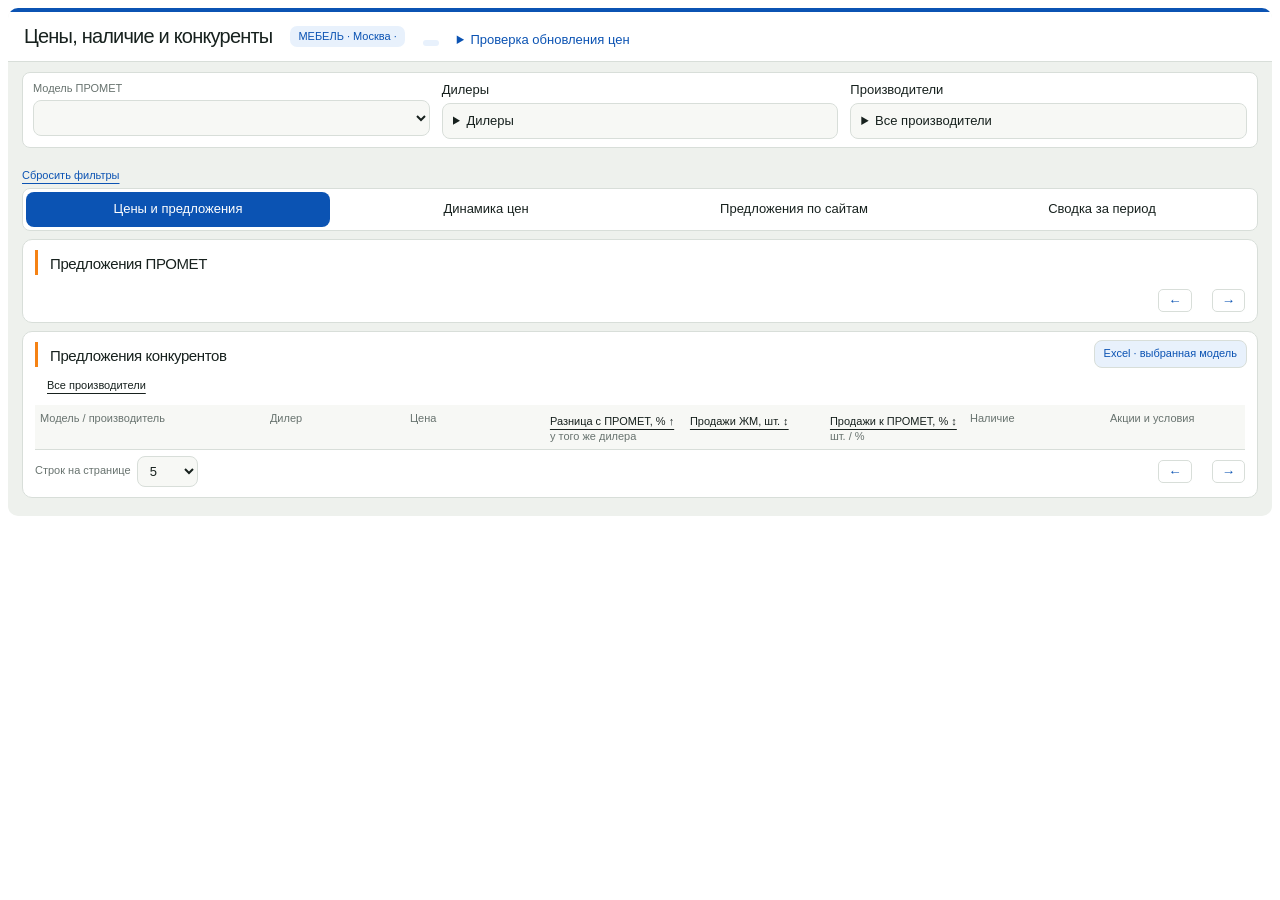
==== commit 15e2c59c: "Add protected access, scheduled price collection and one-command server updates Preserve runtime pri" ====
--- a/src/dashboard.html
+++ b/src/dashboard.html
@@ -134,7 +134,7 @@
 #promet-monitor-v2 .pm-dealer-picker summary{white-space:nowrap;overflow:hidden;text-overflow:ellipsis;line-height:18px}
 #promet-monitor-v2 #pm-makers-options,#promet-monitor-v2 #pm-dealers-options{position:absolute;top:calc(100% + 5px);left:0;right:0;z-index:100;background:var(--pm-card);border:1px solid var(--pm-line);border-radius:8px;box-shadow:0 8px 24px #0002;padding:8px 12px;max-height:280px;overflow-y:auto}
 #promet-monitor-v2 #pm-selected-filters{font-size:12px;line-height:1.5;overflow-wrap:anywhere}
-</style><header><div class="pm-brand">ПРОМЕТ / МОНИТОРИНГ</div><h2>Цены, наличие и конкуренты</h2><div class="pm-muted">МЕБЕЛЬ · Москва · Неделя 44</div></header>
+</style><header><div class="pm-brand">ПРОМЕТ / МОНИТОРИНГ</div><h2>Цены, наличие и конкуренты</h2><div class="pm-muted">МЕБЕЛЬ · Москва · <span id="pm-current-period"></span></div><p id="pm-refresh-status" class="pm-muted" style="display:block;margin:12px 0 0"></p><details style="margin-top:8px"><summary>Проверка обновления цен</summary><div id="pm-refresh-details"></div></details></header>
 <main><div class="pm-filters"><label>Модель ПРОМЕТ<select id="pm-model" aria-label="Модель ПРОМЕТ"></select></label><div><span>Дилеры</span><select id="pm-dealer" aria-label="Дилер" hidden></select><details id="pm-dealers-picker" class="pm-dealer-picker"><summary id="pm-dealers-summary">Дилеры</summary><div id="pm-dealers-options"></div></details></div><div><span>Производители</span><select id="pm-maker" aria-label="Конкуренты" hidden></select><details id="pm-makers-picker" class="pm-dealer-picker"><summary id="pm-makers-summary">Все производители</summary><div id="pm-makers-options"></div></details></div></div>
 <div id="pm-selected-filters" aria-live="polite" style="display:flex;flex-wrap:wrap;gap:6px 18px;margin:8px 0"></div><button type="button" id="pm-reset-filters" class="pm-sort-button">Сбросить фильтры</button>
 <div class="pm-result" id="pm-result" aria-live="polite"></div>
@@ -154,6 +154,12 @@
 <script>
 (()=>{
 const root=document.getElementById('promet-monitor-v2'),d=JSON.parse(root.querySelector('#pm-data').textContent),q=id=>root.querySelector('#pm-'+id),esc=x=>String(x??'').replace(/[&<>"']/g,c=>({'&':'&amp;','<':'&lt;','>':'&gt;','"':'&quot;',"'":'&#39;'}[c])),money=x=>x==null?'—':new Intl.NumberFormat('ru-RU').format(x)+' ₽';
+const latestStamp=Math.max(...[...d.own,...d.analogs].map(x=>Date.parse(x.checkedAt)).filter(Number.isFinite));
+const periodLabel=Number.isFinite(latestStamp)?weekLabel(weekStamp(latestStamp)).replace('Н','Неделя '):'Нет наблюдений';
+q('current-period').textContent=periodLabel;
+const refresh=d.refresh;
+q('refresh-status').textContent=refresh?(refresh.running?'Идёт сбор цен. Запущен: ':'Попытка обновления: ')+new Date(refresh.attemptedAt).toLocaleString('ru-RU',{timeZone:'Europe/Moscow'})+' МСК · Обновлено: '+refresh.updated+' · Не обновлено: '+refresh.failed+'. Для ошибок сохранены прежние цены и даты.':'Автообновление ещё не запускалось. Показан исходный снимок цен.';
+q('refresh-details').innerHTML=[...d.own,...d.analogs].map(x=>'<div style="padding:6px 0"><a href="'+esc(x.url)+'" target="_blank" rel="noopener noreferrer">'+esc(x.site+' · '+x.model)+'</a> · Цена проверена: '+esc(x.checkedAt?new Date(x.checkedAt).toLocaleString('ru-RU',{timeZone:'Europe/Moscow'}):'нет даты')+(x.refreshError?' · Не обновлено: '+esc(x.refreshError):'')+'</div>').join('');
 const state={model:d.selected[0].sku,dealer:'Железная мебель',maker:'all',dealers:null,manufacturers:null,period:'4',weekEnd:'latest',series:'all',offerSize:'5',cheaperOnly:false,stockOnly:false,betterOnly:false};
 const pages={own:0,offers:0,audit:0,chart:0};let pageKey='';
 function pageItems(items,key,size){const max=Math.max(1,Math.ceil(items.length/size));pages[key]=Math.min(pages[key],max-1);q(key+'-prev').disabled=pages[key]===0;q(key+'-next').disabled=pages[key]>=max-1;q(key+'-page').textContent=items.length?((pages[key]*size+1)+'–'+Math.min(items.length,(pages[key]+1)*size)+' из '+items.length):'0';return items.slice(pages[key]*size,(pages[key]+1)*size)}
@@ -454,7 +460,7 @@
  if(chartPoints){
  files['xl/worksheets/_rels/sheet1.xml.rels']=`<Relationships xmlns="http://schemas.openxmlformats.org/package/2006/relationships"><Relationship Id="rId1" Type="${rel}/drawing" Target="../drawings/drawing1.xml"/></Relationships>`;
  files['xl/drawings/_rels/drawing1.xml.rels']=`<Relationships xmlns="http://schemas.openxmlformats.org/package/2006/relationships"><Relationship Id="rId1" Type="${rel}/chart" Target="../charts/chart1.xml"/></Relationships>`;
- files['xl/drawings/drawing1.xml']=`<xdr:wsDr xmlns:xdr="http://schemas.openxmlformats.org/drawingml/2006/spreadsheetDrawing" xmlns:a="http://schemas.openxmlformats.org/drawingml/2006/main"><xdr:twoCellAnchor><xdr:from><xdr:col>0</xdr:col><xdr:colOff>0</xdr:colOff><xdr:row>0</xdr:row><xdr:rowOff>0</xdr:rowOff></xdr:from><xdr:to><xdr:col>8</xdr:col><xdr:colOff>0</xdr:colOff><xdr:row>21</xdr:row><xdr:rowOff>0</xdr:rowOff></xdr:to><xdr:graphicFrame macro=""><xdr:nvGraphicFramePr><xdr:cNvPr id="2" name="Цены · Неделя 44"/><xdr:cNvGraphicFramePr/></xdr:nvGraphicFramePr><xdr:xfrm><a:off x="0" y="0"/><a:ext cx="0" cy="0"/></xdr:xfrm><a:graphic><a:graphicData uri="http://schemas.openxmlformats.org/drawingml/2006/chart"><c:chart xmlns:c="http://schemas.openxmlformats.org/drawingml/2006/chart" xmlns:r="${rel}" r:id="rId1"/></a:graphicData></a:graphic></xdr:graphicFrame><xdr:clientData/></xdr:twoCellAnchor></xdr:wsDr>`;
+ files['xl/drawings/drawing1.xml']=`<xdr:wsDr xmlns:xdr="http://schemas.openxmlformats.org/drawingml/2006/spreadsheetDrawing" xmlns:a="http://schemas.openxmlformats.org/drawingml/2006/main"><xdr:twoCellAnchor><xdr:from><xdr:col>0</xdr:col><xdr:colOff>0</xdr:colOff><xdr:row>0</xdr:row><xdr:rowOff>0</xdr:rowOff></xdr:from><xdr:to><xdr:col>8</xdr:col><xdr:colOff>0</xdr:colOff><xdr:row>21</xdr:row><xdr:rowOff>0</xdr:rowOff></xdr:to><xdr:graphicFrame macro=""><xdr:nvGraphicFramePr><xdr:cNvPr id="2" name="Цены · ${periodLabel}"/><xdr:cNvGraphicFramePr/></xdr:nvGraphicFramePr><xdr:xfrm><a:off x="0" y="0"/><a:ext cx="0" cy="0"/></xdr:xfrm><a:graphic><a:graphicData uri="http://schemas.openxmlformats.org/drawingml/2006/chart"><c:chart xmlns:c="http://schemas.openxmlformats.org/drawingml/2006/chart" xmlns:r="${rel}" r:id="rId1"/></a:graphicData></a:graphic></xdr:graphicFrame><xdr:clientData/></xdr:twoCellAnchor></xdr:wsDr>`;
  const series=chartPoints.map((p,i)=>`<c:ser><c:idx val="${i}"/><c:order val="${i}"/><c:tx><c:v>${x(p.name)}</c:v></c:tx><c:spPr><a:ln><a:noFill/></a:ln></c:spPr><c:marker><c:symbol val="${p.own?'circle':'square'}"/><c:size val="7"/></c:marker><c:xVal><c:numLit><c:formatCode>0</c:formatCode><c:ptCount val="1"/><c:pt idx="0"><c:v>44</c:v></c:pt></c:numLit></c:xVal><c:yVal><c:numLit><c:formatCode>0</c:formatCode><c:ptCount val="1"/><c:pt idx="0"><c:v>${p.price}</c:v></c:pt></c:numLit></c:yVal></c:ser>`).join('');
  files['xl/charts/chart1.xml']=`<c:chartSpace xmlns:c="http://schemas.openxmlformats.org/drawingml/2006/chart" xmlns:a="http://schemas.openxmlformats.org/drawingml/2006/main"><c:chart><c:plotArea><c:layout/><c:scatterChart><c:scatterStyle val="marker"/>${series}<c:axId val="1"/><c:axId val="2"/></c:scatterChart><c:valAx><c:axId val="1"/><c:scaling><c:orientation val="minMax"/><c:max val="45"/><c:min val="43"/></c:scaling><c:axPos val="b"/><c:numFmt formatCode="&quot;Неделя &quot;0" sourceLinked="0"/><c:crossAx val="2"/><c:crosses val="autoZero"/><c:majorUnit val="1"/></c:valAx><c:valAx><c:axId val="2"/><c:scaling><c:orientation val="minMax"/></c:scaling><c:axPos val="l"/><c:majorGridlines/><c:numFmt formatCode="# ##0 &quot;₽&quot;" sourceLinked="0"/><c:crossAx val="1"/><c:crosses val="autoZero"/></c:valAx></c:plotArea><c:legend><c:legendPos val="r"/></c:legend><c:plotVisOnly val="1"/></c:chart></c:chartSpace>`;
  }
@@ -468,7 +474,7 @@
  const groups=new Map();groups.set('own',{maker:'ПРОМЕТ',model:model.models,sku:model.sku,offers:own});
  for(const r of analogs){const key=r.maker+'|'+r.model;if(!groups.has(key))groups.set(key,{maker:r.maker,model:r.model,sku:'—',offers:[]});groups.get(key).offers.push(r)}
  const cell=(entry,site)=>{const matches=entry.offers.filter(x=>x.site===site);return matches.length?matches.map(r=>{const p=r.price??r.unavailablePrice,base=own.find(x=>x.site===site),bp=base?.price??base?.unavailablePrice;return [p==null?'Цена не указана':money(p),entry.maker==='ПРОМЕТ'?'База сравнения':priceDelta(p,bp).text,r.statusObserved,marketingText(r),r.url].filter(Boolean).join('\n')}).join('\n\n'):'Нет предложения'};
- const rows=[['Сравнение цен · '+model.models+' · Неделя 44 · все дилеры и производители'],['Бренд','Товар','Артикул ПРОМЕТ',...sites.map(labelDealer)],...[...groups.values()].map(g=>[g.maker,g.model,g.sku,...sites.map(site=>cell(g,site))])];
+ const rows=[['Сравнение цен · '+model.models+' · '+periodLabel+' · все дилеры и производители'],['Бренд','Товар','Артикул ПРОМЕТ',...sites.map(labelDealer)],...[...groups.values()].map(g=>[g.maker,g.model,g.sku,...sites.map(site=>cell(g,site))])];
  const chartPoints=kind==='chart'?[...own,...analogs].filter(r=>(r.price??r.unavailablePrice)!=null).map(r=>({name:(own.includes(r)?'ПРОМЕТ':r.maker)+' · '+r.model+' · '+labelDealer(r.site),price:r.price??r.unavailablePrice,own:own.includes(r)})):null;
  const bytes=makeExcel(rows,chartPoints),url=URL.createObjectURL(new Blob([bytes],{type:'application/vnd.openxmlformats-officedocument.spreadsheetml.sheet'})),a=document.createElement('a');a.href=url;a.download='Сравнение_'+model.models.replace(/[\\/:*?"<>|]/g,'-')+'_неделя44.xlsx';document.body.appendChild(a);a.click();a.remove();setTimeout(()=>URL.revokeObjectURL(url),60000);
  }catch(error){q('export-'+kind).textContent='Ошибка выгрузки — повторить';console.error('Excel export failed',error)}
